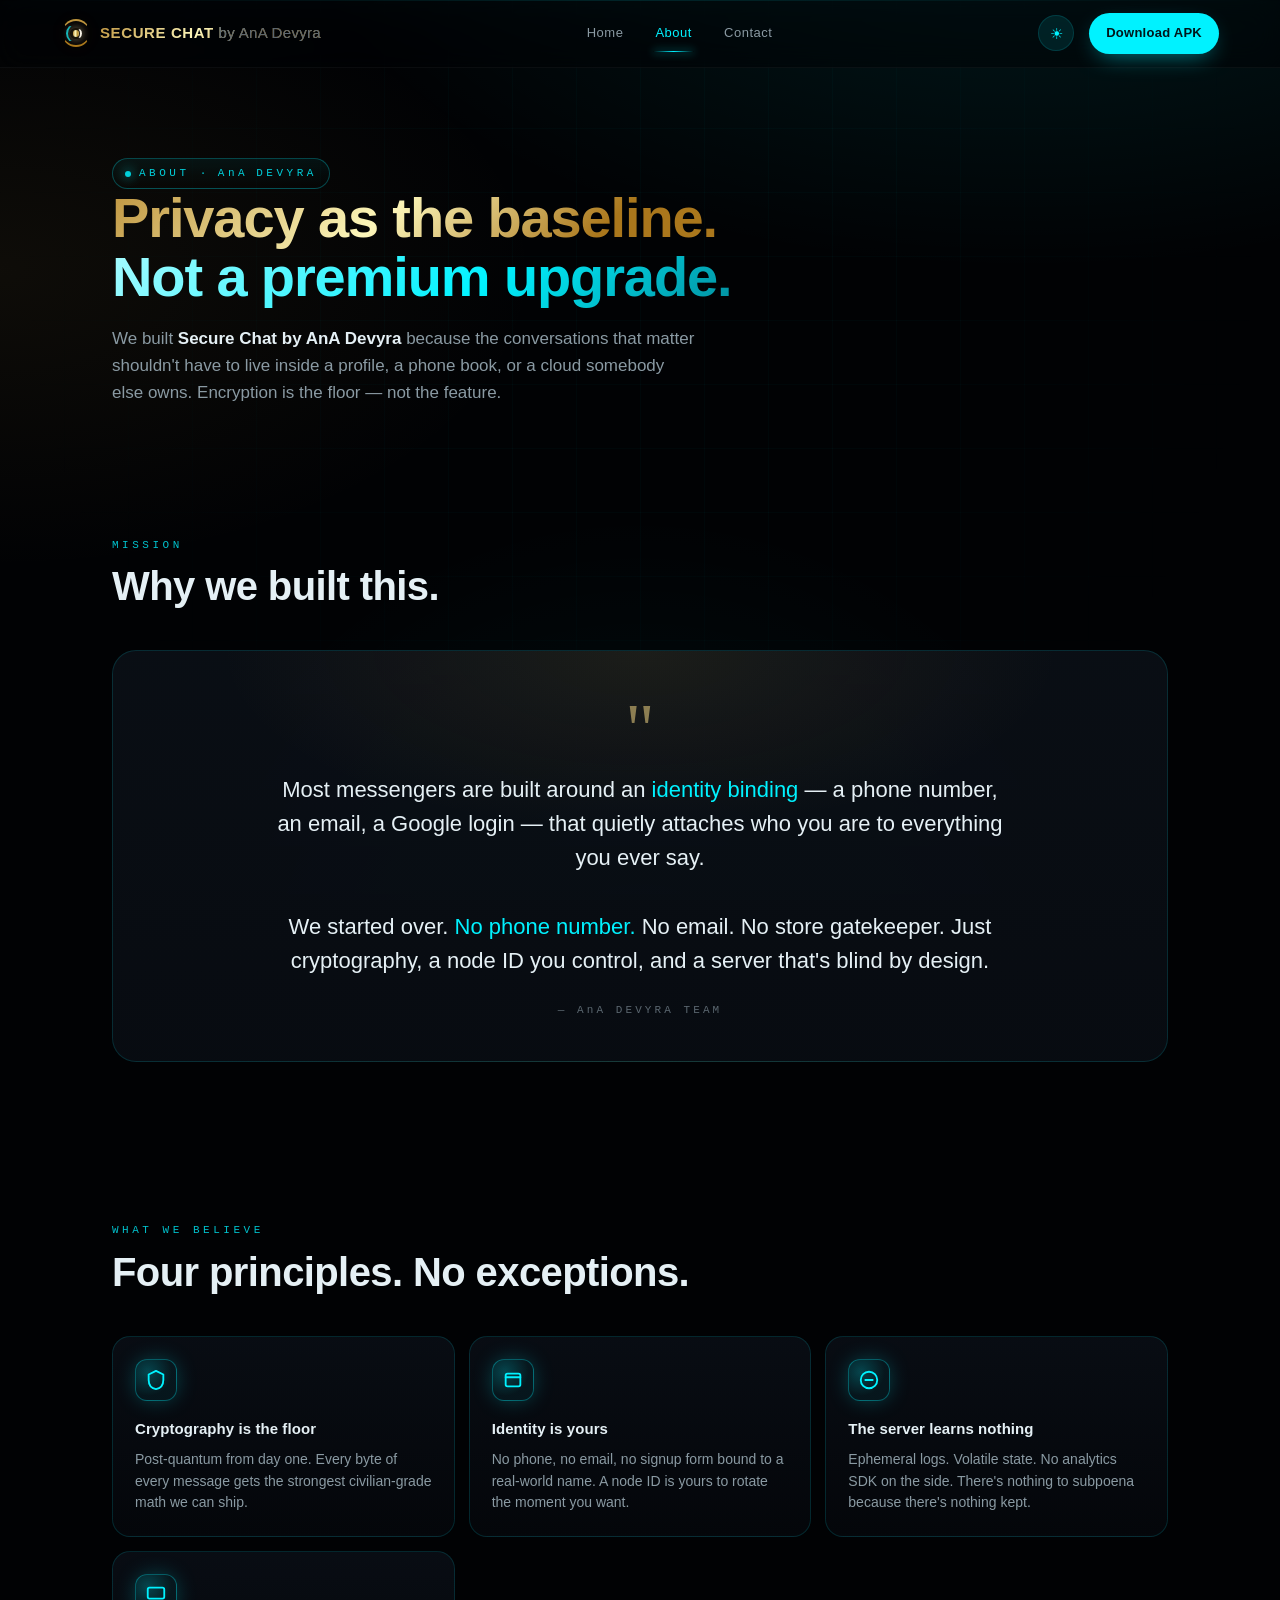
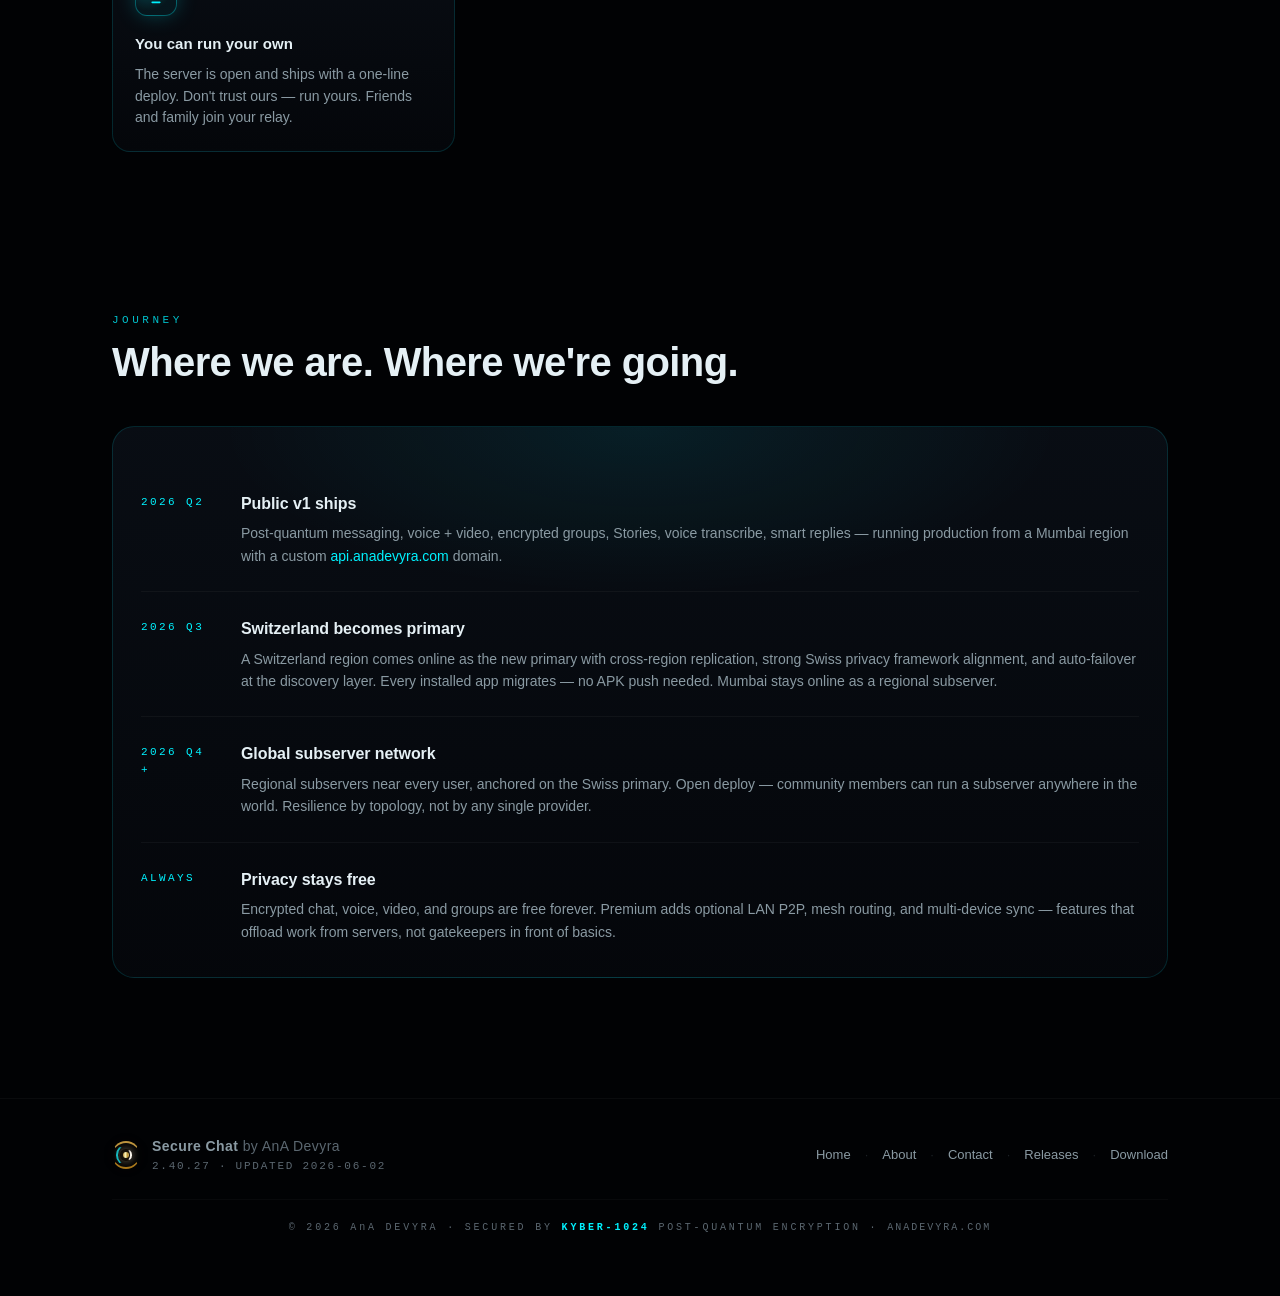
==== about/index.html @ 0639af50 "Theme: revert CYBER as default landing — CLARITY stays opt-in via ☀ toggle" ====
<!doctype html>
<html lang="en">
<head>
<meta charset="utf-8">
<meta name="viewport" content="width=device-width,initial-scale=1,viewport-fit=cover">
<meta name="theme-color" content="#010204">
<meta http-equiv="cache-control" content="no-cache, must-revalidate">
<script>(()=>{try{var t=localStorage.getItem('theme');if(t==='clarity')document.documentElement.setAttribute('data-theme','clarity');}catch(e){}})();</script>
<meta name="description" content="About Secure Chat by AnA Devyra — why we built it, what we believe, where we're going.">
<meta property="og:title" content="About — Secure Chat by AnA Devyra">
<meta property="og:description" content="Privacy as the baseline, not a premium upgrade. Built by AnA Devyra, India.">
<meta property="og:type" content="website">
<meta property="og:url" content="https://anadevyra.com/about/">
<meta property="og:image" content="https://anadevyra.com/og-image.png">
<meta name="twitter:card" content="summary_large_image">
<meta name="twitter:title" content="About — Secure Chat by AnA Devyra">
<meta name="twitter:description" content="Privacy as the baseline. The story behind Secure Chat.">
<meta name="twitter:image" content="https://anadevyra.com/og-image.png">
<link rel="canonical" href="https://anadevyra.com/about/">
<title>About — Secure Chat by AnA Devyra</title>
<link rel="icon" type="image/svg+xml" href="data:image/svg+xml;utf8,<svg xmlns='http://www.w3.org/2000/svg' viewBox='0 0 64 64'><circle cx='32' cy='32' r='28' fill='%23010204'/><path d='M32 6 a26 26 0 0 1 0 52' fill='none' stroke='%23BF953F' stroke-width='4' stroke-linecap='round'/><path d='M32 58 a26 26 0 0 1 0 -52' fill='none' stroke='%23AA771C' stroke-width='4' stroke-linecap='round' opacity='.7'/><path d='M14 32 a18 18 0 0 1 18 -18' fill='none' stroke='%2300f2ff' stroke-width='3' stroke-linecap='round'/><path d='M50 32 a14 14 0 0 1 -14 14' fill='none' stroke='white' stroke-width='2.5' stroke-linecap='round'/><circle cx='32' cy='32' r='7' fill='%23FCF6BA'/></svg>">
<link rel="stylesheet" href="/assets/style.css">
</head>
<body>

<div class="bg-layer"></div>
<div class="grid-layer"></div>
<div class="scan-line"></div>

<!-- ─── NAV ─── -->
<nav class="nav">
  <div class="nav-inner">
    <a href="/" class="brand">
      <div class="brand-lock aura-orb" aria-hidden="true"><div class="ring r1"></div><div class="ring r2"></div><div class="ring r3"></div><div class="core"></div></div>
      <span class="brand-name">SECURE CHAT <span class="brand-sub">by <span class="bn">AnA</span> Devyra</span></span>
    </a>
    <div class="nav-links">
      <a href="/" class="nav-link">Home</a>
      <a href="/about/" class="nav-link active">About</a>
      <a href="/contact/" class="nav-link">Contact</a>
    </div>
    <button id="theme-toggle" class="theme-toggle" aria-label="Toggle theme" title="Toggle theme">☀</button>
    <a href="https://github.com/anadevyra/anadevyra.github.io/releases/download/v1.1/secure-chat-v1.1.apk" id="nav-cta" class="nav-cta" rel="noopener">Download APK</a>
  </div>
</nav>

<!-- ─── PAGE HERO ─── -->
<header class="page-hero">
  <div class="wrap">
    <span class="eyebrow"><span class="dot"></span>About · <span class="bn">AnA</span> Devyra</span>
    <h1>
      <span class="h1-gold">Privacy as the baseline.</span><br>
      <span class="h1-cyan">Not a premium upgrade.</span>
    </h1>
    <p class="lede">
      We built <strong>Secure Chat by <span class="bn">AnA</span> Devyra</strong> because the
      conversations that matter shouldn't have to live inside a profile, a phone book, or a
      cloud somebody else owns. Encryption is the floor — not the feature.
    </p>
  </div>
</header>

<!-- ─── MISSION ─── -->
<section>
  <div class="wrap">
    <div class="section-head reveal">
      <div class="section-eyebrow">Mission</div>
      <h2 class="section-title">Why we built this.</h2>
    </div>
    <div class="about-card reveal">
      <div class="quote-mark">"</div>
      <p class="about-body">
        Most messengers are built around an <em>identity binding</em> — a phone number, an
        email, a Google login — that quietly attaches who you are to everything you ever say.
        <br><br>
        We started over. <em>No phone number.</em> No email. No store gatekeeper. Just
        cryptography, a node ID you control, and a server that's blind by design.
      </p>
      <div class="about-sig">— <span class="bn">AnA</span> Devyra Team</div>
    </div>
  </div>
</section>

<!-- ─── VALUES ─── -->
<section>
  <div class="wrap">
    <div class="section-head reveal">
      <div class="section-eyebrow">What we believe</div>
      <h2 class="section-title">Four principles. No exceptions.</h2>
    </div>
    <div class="features">
      <div class="feat reveal">
        <div class="feat-icon"><svg viewBox="0 0 24 24" fill="none" stroke="currentColor" stroke-width="2" stroke-linecap="round" stroke-linejoin="round"><path d="M12 2l8 4v6c0 5-3 9-8 10-5-1-8-5-8-10V6l8-4z"/></svg></div>
        <div class="feat-title">Cryptography is the floor</div>
        <div class="feat-desc">Post-quantum from day one. Every byte of every message gets the strongest civilian-grade math we can ship.</div>
      </div>
      <div class="feat reveal">
        <div class="feat-icon"><svg viewBox="0 0 24 24" fill="none" stroke="currentColor" stroke-width="2" stroke-linecap="round" stroke-linejoin="round"><rect x="4" y="5" width="16" height="14" rx="2"/><line x1="4" y1="9" x2="20" y2="9"/></svg></div>
        <div class="feat-title">Identity is yours</div>
        <div class="feat-desc">No phone, no email, no signup form bound to a real-world name. A node ID is yours to rotate the moment you want.</div>
      </div>
      <div class="feat reveal">
        <div class="feat-icon"><svg viewBox="0 0 24 24" fill="none" stroke="currentColor" stroke-width="2" stroke-linecap="round" stroke-linejoin="round"><circle cx="12" cy="12" r="9"/><path d="M8 12h8"/></svg></div>
        <div class="feat-title">The server learns nothing</div>
        <div class="feat-desc">Ephemeral logs. Volatile state. No analytics SDK on the side. There's nothing to subpoena because there's nothing kept.</div>
      </div>
      <div class="feat reveal">
        <div class="feat-icon"><svg viewBox="0 0 24 24" fill="none" stroke="currentColor" stroke-width="2" stroke-linecap="round" stroke-linejoin="round"><rect x="3" y="4" width="18" height="12" rx="2"/><line x1="8" y1="20" x2="16" y2="20"/></svg></div>
        <div class="feat-title">You can run your own</div>
        <div class="feat-desc">The server is open and ships with a one-line deploy. Don't trust ours — run yours. Friends and family join your relay.</div>
      </div>
    </div>
  </div>
</section>

<!-- ─── JOURNEY ─── -->
<section>
  <div class="wrap">
    <div class="section-head reveal">
      <div class="section-eyebrow">Journey</div>
      <h2 class="section-title">Where we are. Where we're going.</h2>
    </div>
    <div class="inner-card reveal">
      <div class="timeline">
        <div class="timeline-item">
          <div class="timeline-when">2026 Q2</div>
          <div class="timeline-body">
            <h4>Public v1 ships</h4>
            <p>Post-quantum messaging, voice + video, encrypted groups, Stories, voice transcribe, smart replies — running production from a Mumbai region with a custom <span style="color:var(--cyan)">api.anadevyra.com</span> domain.</p>
          </div>
        </div>
        <div class="timeline-item">
          <div class="timeline-when">2026 Q3</div>
          <div class="timeline-body">
            <h4>Switzerland becomes primary</h4>
            <p>A Switzerland region comes online as the new primary with cross-region replication, strong Swiss privacy framework alignment, and auto-failover at the discovery layer. Every installed app migrates — no APK push needed. Mumbai stays online as a regional subserver.</p>
          </div>
        </div>
        <div class="timeline-item">
          <div class="timeline-when">2026 Q4 +</div>
          <div class="timeline-body">
            <h4>Global subserver network</h4>
            <p>Regional subservers near every user, anchored on the Swiss primary. Open deploy — community members can run a subserver anywhere in the world. Resilience by topology, not by any single provider.</p>
          </div>
        </div>
        <div class="timeline-item">
          <div class="timeline-when">Always</div>
          <div class="timeline-body">
            <h4>Privacy stays free</h4>
            <p>Encrypted chat, voice, video, and groups are free forever. Premium adds optional LAN P2P, mesh routing, and multi-device sync — features that offload work from servers, not gatekeepers in front of basics.</p>
          </div>
        </div>
      </div>
    </div>
  </div>
</section>

<!-- ─── FOOTER ─── -->
<footer>
  <div class="wrap">
    <div class="foot-inner">
      <div class="foot-l">
        <div class="brand-lock aura-orb" aria-hidden="true"><div class="ring r1"></div><div class="ring r2"></div><div class="ring r3"></div><div class="core"></div></div>
        <div>
          <div class="foot-name">Secure Chat <span style="color:var(--text-faint);font-weight:400;">by <span class="bn">AnA</span> Devyra</span></div>
          <div class="foot-meta">2.40.27 · Updated 2026-06-02</div>
        </div>
      </div>
      <div class="foot-r">
        <a href="/">Home</a>
        <span style="opacity:.3">·</span>
        <a href="/about/">About</a>
        <span style="opacity:.3">·</span>
        <a href="/contact/">Contact</a>
        <span style="opacity:.3">·</span>
        <a href="https://github.com/anadevyra/anadevyra.github.io/releases" rel="noopener">Releases</a>
        <span style="opacity:.3">·</span>
        <a href="/#download">Download</a>
      </div>
    </div>
    <div class="seal">© 2026 <span class="bn">AnA</span> Devyra · Secured by <b>Kyber-1024</b> Post-Quantum Encryption · <a href="https://anadevyra.com" style="color:inherit;text-decoration:none;letter-spacing:.2em">anadevyra.com</a></div>
  </div>
</footer>

<button id="to-top" class="to-top" aria-label="Back to top">↑</button>

<script>
  const io=new IntersectionObserver((ents)=>{
    ents.forEach(e=>{if(e.isIntersecting){e.target.classList.add('on');io.unobserve(e.target);}});
  },{threshold:0,rootMargin:"0px 0px 200px 0px"});
  document.querySelectorAll('.reveal').forEach(el=>io.observe(el));
  const tt=document.getElementById('to-top');
  window.addEventListener('scroll',()=>{if(tt) tt.classList.toggle('on',window.scrollY>400)},{passive:true});
  if(tt) tt.addEventListener('click',()=>window.scrollTo({top:0,behavior:'smooth'}));

  const themeBtn=document.getElementById('theme-toggle');
  function syncThemeIcon(){
    const isClarity=document.documentElement.getAttribute('data-theme')==='clarity';
    if(themeBtn) themeBtn.textContent=isClarity?'☾':'☀';
  }
  syncThemeIcon();
  if(themeBtn) themeBtn.addEventListener('click',()=>{
    const root=document.documentElement;
    const next=root.getAttribute('data-theme')==='clarity'?'cyber':'clarity';
    if(next==='clarity') root.setAttribute('data-theme','clarity');
    else root.removeAttribute('data-theme');
    try{localStorage.setItem('theme',next);}catch(e){}
    syncThemeIcon();
  });
</script>
</body>
</html>
---- assets/style.css ----
/* ─── reset ─────────────────────────────────────── */
  *,*::before,*::after{box-sizing:border-box;margin:0;padding:0}
  html{scroll-behavior:smooth;-webkit-text-size-adjust:100%}
  body{
    font-family:-apple-system,BlinkMacSystemFont,"Segoe UI",Roboto,"Helvetica Neue",Arial,sans-serif;
    background:#010204;color:#e5f0f5;line-height:1.6;
    overflow-x:hidden;min-height:100vh;
    -webkit-font-smoothing:antialiased;text-rendering:optimizeLegibility;
  }
  img,svg{display:block;max-width:100%}
  a{color:inherit;text-decoration:none}
  button{font:inherit;cursor:pointer;border:0;background:transparent;color:inherit}

  /* ─── design tokens ─────────────────────────────── */
  :root{
    --bg:#010204;
    --bg-2:#05080d;
    --surface:rgba(12,18,26,.62);
    --surface-2:rgba(20,26,34,.72);
    --line:rgba(0,242,255,.14);
    --line-strong:rgba(0,242,255,.32);
    --text:#e5f0f5;
    --text-dim:#8a9aa3;
    --text-faint:#5b6770;
    --cyan:#00f2ff;
    --cyan-soft:rgba(0,242,255,.18);
    --gold-1:#BF953F;
    --gold-2:#FCF6BA;
    --gold-3:#AA771C;
    --danger:#ff3854;
    --mono:"SFMono-Regular",ui-monospace,"Cascadia Mono","JetBrains Mono",Consolas,"Liberation Mono",monospace;
    --radius:18px;
    --radius-s:10px;
    --shadow-glow:0 0 0 1px rgba(0,242,255,.18),0 18px 60px -20px rgba(0,242,255,.35);
    --shadow-card:0 1px 0 rgba(255,255,255,.04) inset,0 20px 50px -30px rgba(0,0,0,.9);
  }

  /* ─── background layer ──────────────────────────── */
  .bg-layer{
    position:fixed;inset:0;z-index:-2;pointer-events:none;
    background:
      radial-gradient(1200px 600px at 80% -10%,rgba(0,242,255,.10),transparent 60%),
      radial-gradient(900px 500px at 0% 30%,rgba(191,149,63,.07),transparent 60%),
      radial-gradient(800px 800px at 50% 110%,rgba(0,242,255,.06),transparent 60%),
      #010204;
  }
  .grid-layer{
    position:fixed;inset:0;z-index:-1;pointer-events:none;opacity:.45;
    background-image:
      linear-gradient(rgba(0,242,255,.06) 1px,transparent 1px),
      linear-gradient(90deg,rgba(0,242,255,.06) 1px,transparent 1px);
    background-size:64px 64px;
    mask-image:radial-gradient(ellipse at 50% 30%,#000 30%,transparent 75%);
    -webkit-mask-image:radial-gradient(ellipse at 50% 30%,#000 30%,transparent 75%);
  }
  .scan-line{
    position:fixed;left:0;right:0;height:1px;z-index:-1;pointer-events:none;
    background:linear-gradient(90deg,transparent,rgba(0,242,255,.55),transparent);
    box-shadow:0 0 18px rgba(0,242,255,.45);
    animation:scan 9s linear infinite;
  }
  @keyframes scan{
    0%{top:-2%}100%{top:102%}
  }

  /* ─── nav ───────────────────────────────────────── */
  .nav{
    position:sticky;top:0;z-index:50;
    backdrop-filter:saturate(160%) blur(14px);
    -webkit-backdrop-filter:saturate(160%) blur(14px);
    background:rgba(1,2,4,.55);
    border-bottom:1px solid rgba(255,255,255,.04);
  }
  .nav-inner{
    max-width:1200px;margin:0 auto;padding:14px 22px;
    display:flex;align-items:center;justify-content:space-between;gap:16px;
  }
  .brand{display:flex;align-items:center;gap:10px;font-weight:700;letter-spacing:.02em}
  .brand-lock{width:28px;height:28px;flex:0 0 auto}
  .brand-name{
    font-size:15px;
    background:linear-gradient(135deg,var(--gold-1),var(--gold-2) 45%,var(--gold-3) 70%,var(--gold-1));
    -webkit-background-clip:text;background-clip:text;color:transparent;
    letter-spacing:.04em;
  }
  .nav-cta{
    font-size:13px;font-weight:600;letter-spacing:.02em;
    padding:9px 16px;border-radius:999px;
    color:#01161b;background:var(--cyan);
    box-shadow:0 0 0 1px var(--cyan),0 8px 24px -8px rgba(0,242,255,.6);
    transition:transform .15s ease,box-shadow .2s ease;
  }
  .nav-cta:hover{transform:translateY(-1px);box-shadow:0 0 0 1px var(--cyan),0 12px 32px -8px rgba(0,242,255,.8)}

  /* ─── hero ──────────────────────────────────────── */
  .wrap{max-width:1100px;margin:0 auto;padding:0 22px}
  .hero{padding:74px 0 56px;position:relative}
  /* anchor offset so #download scroll doesn't land behind sticky nav */
  #download,#features,#how,#roadmap,#posture,#compare,#install,#faq,#about{scroll-margin-top:80px}
  .eyebrow{
    display:inline-flex;align-items:center;gap:8px;
    font-family:var(--mono);font-size:11px;letter-spacing:.32em;text-transform:uppercase;
    color:var(--cyan);opacity:.85;
    padding:6px 12px;border:1px solid var(--line-strong);border-radius:999px;
    background:linear-gradient(180deg,rgba(0,242,255,.07),rgba(0,242,255,0));
  }
  .eyebrow .dot{width:6px;height:6px;border-radius:50%;background:var(--cyan);box-shadow:0 0 12px var(--cyan);animation:pulse 1.6s ease-in-out infinite}
  @keyframes pulse{0%,100%{opacity:.6}50%{opacity:1}}

  .h1{
    margin-top:22px;font-size:clamp(40px,7vw,76px);line-height:1.04;letter-spacing:-.02em;font-weight:800;
  }
  .h1-gold{
    background:linear-gradient(135deg,var(--gold-1) 0%,var(--gold-2) 35%,var(--gold-3) 60%,var(--gold-1) 90%);
    -webkit-background-clip:text;background-clip:text;color:transparent;
  }
  .h1-cyan{
    background:linear-gradient(135deg,#a8fbff 0%,var(--cyan) 60%,#0290a0 100%);
    -webkit-background-clip:text;background-clip:text;color:transparent;
  }
  .lede{
    margin-top:22px;max-width:680px;
    font-size:clamp(16px,2.1vw,19px);color:var(--text-dim);line-height:1.65;
  }
  .lede strong{color:var(--text);font-weight:600}

  .meta-row{
    margin-top:28px;display:flex;flex-wrap:wrap;gap:10px;
  }
  .chip{
    display:inline-flex;align-items:center;gap:8px;
    font-family:var(--mono);font-size:11px;letter-spacing:.16em;text-transform:uppercase;
    color:var(--text-dim);padding:8px 12px;border-radius:999px;
    background:var(--surface);border:1px solid var(--line);
  }
  .chip svg{width:14px;height:14px;flex:0 0 auto}

  /* ─── download card ─────────────────────────────── */
  .download{
    margin-top:46px;
    padding:30px;border-radius:24px;
    background:
      radial-gradient(600px 240px at 80% 0%,rgba(0,242,255,.12),transparent 70%),
      radial-gradient(500px 240px at 0% 100%,rgba(191,149,63,.07),transparent 70%),
      linear-gradient(180deg,rgba(12,18,26,.78),rgba(8,12,18,.92));
    border:1px solid var(--line-strong);
    box-shadow:var(--shadow-card),0 30px 80px -40px rgba(0,242,255,.25);
    position:relative;overflow:hidden;
  }
  .download::before{
    content:"";position:absolute;inset:-1px;border-radius:24px;padding:1px;
    background:linear-gradient(135deg,rgba(0,242,255,.45),transparent 35%,transparent 65%,rgba(191,149,63,.35));
    -webkit-mask:linear-gradient(#000 0 0) content-box,linear-gradient(#000 0 0);
    -webkit-mask-composite:xor;mask-composite:exclude;
    pointer-events:none;
  }
  .download-grid{display:grid;grid-template-columns:1fr;gap:24px;align-items:center}
  @media(min-width:820px){.download-grid{grid-template-columns:1.1fr .9fr;gap:36px}}
  .dl-title{font-size:22px;font-weight:700;letter-spacing:-.005em}
  .dl-sub{margin-top:8px;color:var(--text-dim);font-size:14px;max-width:48ch}
  .dl-stats{
    margin-top:20px;display:grid;grid-template-columns:repeat(3,1fr);gap:10px;
  }
  .stat{
    padding:12px 10px;border-radius:12px;background:var(--surface);border:1px solid var(--line);
    text-align:center;
  }
  .stat-k{font-family:var(--mono);font-size:10px;letter-spacing:.18em;color:var(--text-faint);text-transform:uppercase}
  .stat-v{margin-top:4px;font-weight:700;font-size:15px;color:var(--text)}

  .dl-cta-wrap{display:flex;flex-direction:column;align-items:stretch;gap:12px}
  .dl-cta{
    position:relative;
    display:inline-flex;align-items:center;justify-content:center;gap:12px;
    padding:18px 22px;border-radius:16px;
    font-size:16px;font-weight:700;letter-spacing:.06em;
    color:#01161b;
    background:linear-gradient(135deg,#a8fbff,var(--cyan) 55%,#03b6c7);
    box-shadow:
      0 0 0 1px rgba(0,242,255,.6),
      0 18px 50px -10px rgba(0,242,255,.55),
      inset 0 1px 0 rgba(255,255,255,.55);
    transition:transform .15s ease,box-shadow .2s ease;
    overflow:hidden;
    text-transform:uppercase;
  }
  .dl-cta:hover{transform:translateY(-2px);box-shadow:0 0 0 1px rgba(0,242,255,.85),0 24px 60px -10px rgba(0,242,255,.7),inset 0 1px 0 rgba(255,255,255,.55)}
  .dl-cta:active{transform:translateY(0)}
  .dl-cta svg{width:20px;height:20px}
  .dl-cta::after{
    content:"";position:absolute;inset:0;border-radius:16px;
    background:linear-gradient(120deg,transparent 30%,rgba(255,255,255,.45) 50%,transparent 70%);
    transform:translateX(-120%);transition:transform .9s ease;
  }
  .dl-cta:hover::after{transform:translateX(120%)}

  .dl-meta{
    font-family:var(--mono);font-size:11px;letter-spacing:.16em;text-transform:uppercase;
    color:var(--text-faint);text-align:center;
  }
  .dl-meta b{color:var(--cyan);font-weight:600}
  .dl-note{
    margin-top:6px;text-align:center;font-size:12px;line-height:1.5;color:var(--text-faint);
    padding:10px 12px;border-radius:10px;
    background:rgba(0,242,255,.04);border:1px dashed var(--line);
  }
  .dl-note b{color:var(--text-dim);font-weight:600}
  .dl-note em{color:var(--text-dim);font-style:normal;font-family:var(--mono);font-size:11px}

  /* ─── section frame ─────────────────────────────── */
  section{padding:80px 0;position:relative}
  .section-head{margin-bottom:42px;max-width:760px}
  .section-eyebrow{
    font-family:var(--mono);font-size:11px;letter-spacing:.32em;text-transform:uppercase;color:var(--cyan);opacity:.8;
  }
  .section-title{margin-top:10px;font-size:clamp(28px,4vw,40px);font-weight:800;letter-spacing:-.015em;line-height:1.1}
  .section-sub{margin-top:14px;color:var(--text-dim);font-size:16px;max-width:60ch}

  /* ─── features grid ─────────────────────────────── */
  .cluster-label{
    font-family:var(--mono);font-size:11px;letter-spacing:.32em;text-transform:uppercase;
    color:var(--gold-1);opacity:.82;
    margin:30px 0 14px;padding-left:2px;
    display:flex;align-items:center;gap:12px;
  }
  .cluster-label::after{
    content:"";flex:1;height:1px;
    background:linear-gradient(90deg,rgba(191,149,63,.32),transparent 70%);
  }
  .features:first-of-type + .cluster-label{margin-top:18px}
  .features{display:grid;grid-template-columns:1fr;gap:14px}
  @media(min-width:640px){.features{grid-template-columns:repeat(2,1fr)}}
  @media(min-width:980px){.features{grid-template-columns:repeat(3,1fr)}}

  /* ─── roadmap ───────────────────────────────── */
  .roadmap-grid{display:grid;grid-template-columns:1fr;gap:18px}
  @media(min-width:900px){.roadmap-grid{grid-template-columns:repeat(3,1fr);gap:22px}}
  .road-card{
    padding:28px;border-radius:20px;position:relative;overflow:hidden;
    background:linear-gradient(180deg,rgba(12,18,26,.72),rgba(8,12,18,.52));
    border:1px solid var(--line);
    transition:border-color .25s ease,transform .25s ease;
  }
  .road-card:hover{transform:translateY(-3px);border-color:var(--line-strong)}
  .road-card.now{border-color:var(--line-strong);box-shadow:0 0 0 1px var(--line-strong),0 22px 50px -28px rgba(0,242,255,.3)}
  .road-card.now::before{
    content:"LIVE";position:absolute;top:18px;right:18px;
    font-family:var(--mono);font-size:9px;letter-spacing:.22em;
    color:var(--cyan);padding:3px 8px;border-radius:999px;
    background:rgba(0,242,255,.10);border:1px solid var(--line-strong);
  }
  .road-when{
    font-family:var(--mono);font-size:10px;letter-spacing:.28em;
    text-transform:uppercase;color:var(--text-faint);
  }
  .road-title{margin-top:8px;font-size:18px;font-weight:700;letter-spacing:-.005em}
  .road-desc{margin-top:10px;color:var(--text-dim);font-size:14px;line-height:1.6}
  .road-list{margin-top:14px;display:flex;flex-direction:column;gap:8px}
  .road-list li{
    list-style:none;padding-left:18px;position:relative;
    font-size:13px;color:var(--text-dim);line-height:1.55;
  }
  .road-list li::before{
    content:"";position:absolute;left:0;top:9px;width:8px;height:1px;background:var(--cyan);opacity:.7;
  }

  /* ─── privacy posture ─────────────────────── */
  .posture{
    padding:34px 28px;border-radius:22px;
    background:
      radial-gradient(600px 240px at 50% 0%,rgba(191,149,63,.08),transparent 70%),
      linear-gradient(180deg,rgba(12,18,26,.72),rgba(8,12,18,.52));
    border:1px solid var(--line);
  }
  .posture-grid{display:grid;grid-template-columns:1fr;gap:22px}
  @media(min-width:820px){.posture-grid{grid-template-columns:repeat(3,1fr);gap:30px}}
  .posture-col h4{
    font-family:var(--mono);font-size:11px;letter-spacing:.26em;text-transform:uppercase;
    color:var(--text-faint);margin-bottom:14px;font-weight:600;
  }
  .posture-col h4 b{color:var(--cyan);font-weight:600}
  .posture-col h4 b.gold{color:var(--gold-1)}
  .posture-col ul{display:flex;flex-direction:column;gap:10px}
  .posture-col li{
    list-style:none;padding-left:20px;position:relative;
    font-size:14px;color:var(--text-dim);line-height:1.55;
  }
  .posture-col li::before{
    content:"·";position:absolute;left:6px;top:-2px;color:var(--cyan);font-size:22px;font-weight:700;
  }
  .posture-col.no li::before{color:var(--gold-1)}
  .posture-col.zero li::before{content:"∅";font-size:14px;top:0;color:var(--danger)}
  .feat{
    padding:22px;border-radius:var(--radius);
    background:linear-gradient(180deg,rgba(12,18,26,.7),rgba(8,12,18,.5));
    border:1px solid var(--line);
    transition:transform .25s ease,border-color .25s ease,box-shadow .3s ease;
    position:relative;overflow:hidden;
  }
  .feat:hover{transform:translateY(-4px);border-color:var(--line-strong);box-shadow:0 22px 50px -28px rgba(0,242,255,.3)}
  .feat-icon{
    width:42px;height:42px;border-radius:12px;
    display:grid;place-items:center;
    background:radial-gradient(circle at 30% 30%,rgba(0,242,255,.25),rgba(0,242,255,.05) 60%);
    border:1px solid var(--line-strong);
    color:var(--cyan);
    box-shadow:0 0 24px -6px rgba(0,242,255,.45);
  }
  .feat-icon svg{width:22px;height:22px}
  .feat-title{margin-top:16px;font-size:15px;font-weight:700;letter-spacing:.005em}
  .feat-desc{margin-top:8px;color:var(--text-dim);font-size:14px;line-height:1.55}

  /* ─── how to install ───────────────────────────── */
  .steps{display:grid;grid-template-columns:1fr;gap:12px}
  @media(min-width:760px){.steps{grid-template-columns:repeat(2,1fr)}}
  .step{
    display:flex;gap:16px;
    padding:20px;border-radius:var(--radius);
    background:linear-gradient(180deg,rgba(12,18,26,.6),rgba(8,12,18,.4));
    border:1px solid var(--line);
  }
  .step-n{
    flex:0 0 auto;width:36px;height:36px;border-radius:50%;
    display:grid;place-items:center;
    font-family:var(--mono);font-weight:700;font-size:13px;color:var(--cyan);
    background:rgba(0,242,255,.08);border:1px solid var(--line-strong);
    box-shadow:0 0 18px -4px rgba(0,242,255,.45) inset;
  }
  .step-body strong{display:block;font-weight:700;font-size:15px;margin-bottom:4px}
  .step-body p{color:var(--text-dim);font-size:14px;line-height:1.55}

  /* ─── about ─────────────────────────────────────── */
  .about-card{
    padding:42px 32px;border-radius:24px;
    background:
      radial-gradient(700px 300px at 50% 0%,rgba(191,149,63,.10),transparent 60%),
      linear-gradient(180deg,rgba(12,18,26,.78),rgba(8,12,18,.95));
    border:1px solid var(--line);position:relative;overflow:hidden;
    text-align:center;
  }
  .quote-mark{
    font-family:Georgia,serif;font-size:72px;line-height:1;
    background:linear-gradient(135deg,var(--gold-1),var(--gold-2));
    -webkit-background-clip:text;background-clip:text;color:transparent;
    opacity:.6;
  }
  .about-body{
    margin-top:8px;font-size:clamp(18px,2.4vw,22px);line-height:1.55;color:var(--text);font-weight:500;
    max-width:60ch;margin-inline:auto;
  }
  .about-body em{font-style:normal;color:var(--cyan)}
  .about-sig{
    margin-top:24px;font-family:var(--mono);letter-spacing:.28em;font-size:11px;text-transform:uppercase;color:var(--text-faint);
  }

  /* ─── footer ────────────────────────────────────── */
  footer{
    margin-top:40px;padding:36px 0 60px;
    border-top:1px solid rgba(255,255,255,.04);
    color:var(--text-faint);
  }
  .foot-inner{display:flex;flex-direction:column;gap:18px}
  @media(min-width:760px){.foot-inner{flex-direction:row;align-items:center;justify-content:space-between}}
  .foot-l{display:flex;align-items:center;gap:12px}
  .foot-l .brand-lock{width:28px;height:28px}
  .foot-name{font-weight:700;color:var(--text-dim);font-size:14px;letter-spacing:.03em}
  .foot-meta{font-family:var(--mono);font-size:11px;letter-spacing:.16em;text-transform:uppercase;color:var(--text-faint)}
  .foot-r{display:flex;flex-wrap:wrap;gap:14px;align-items:center;font-size:13px}
  .foot-r a{color:var(--text-dim);transition:color .15s}
  .foot-r a:hover{color:var(--cyan)}
  .seal{
    margin-top:24px;text-align:center;padding-top:20px;border-top:1px solid rgba(255,255,255,.03);
    font-family:var(--mono);font-size:10px;letter-spacing:.28em;text-transform:uppercase;color:var(--text-faint);
  }
  .seal b{color:var(--cyan);font-weight:600}

  /* ─── scroll-in animation (snappy, eager) ───────── */
  .reveal{opacity:0;transform:translateY(8px);transition:opacity .35s ease,transform .35s ease}
  .reveal.on{opacity:1;transform:none}

  /* ─── selection ─────────────────────────────────── */
  ::selection{background:rgba(0,242,255,.35);color:#fff}

  /* ─── preserve "AnA" casing inside uppercased elements ─── */
  .bn{text-transform:none}

  /* ─── orbital brand logo (triple-axis aura engine) ─── */
  .aura-orb{position:relative;flex:0 0 auto;display:inline-block;width:28px;height:28px}
  .aura-orb .ring{position:absolute;border-radius:50%;border:1.5px solid transparent;box-sizing:border-box}
  .aura-orb .r1{inset:0;border-top:2.5px solid #BF953F;border-bottom:2.5px solid #AA771C;animation:orb-spin 4s linear infinite}
  .aura-orb .r2{inset:15%;border-left:2px solid var(--cyan);opacity:.75;animation:orb-spin 8s linear infinite reverse}
  .aura-orb .r3{inset:30%;border-right:2px solid #fff;box-shadow:0 0 8px rgba(255,255,255,.3);animation:orb-spin 2s linear infinite}
  .aura-orb .core{
    position:absolute;inset:38%;border-radius:50%;
    background:linear-gradient(90deg,#BF953F,#FCF6BA,#B38728,#FBF5B7,#AA771C,#BF953F);
    background-size:200% auto;
    box-shadow:0 0 12px #BF953F, 0 0 24px rgba(191,149,63,.4);
    animation:orb-pulse 2s ease-in-out infinite, orb-flow 5s linear infinite;
  }
  @keyframes orb-spin{to{transform:rotate(360deg)}}
  @keyframes orb-pulse{0%,100%{transform:scale(1);filter:brightness(1.25)}50%{transform:scale(1.18);filter:brightness(1.7)}}
  @keyframes orb-flow{to{background-position:200% center}}
  /* hero centerpiece — larger orbital with extra orbital layers */
  .aura-orb.hero-orb{width:160px;height:160px;margin:0 auto 8px}
  .aura-orb.hero-orb .r1{border-width:4px}
  .aura-orb.hero-orb .r3{border-width:3px}
  @media(prefers-reduced-motion:reduce){
    .aura-orb .r1,.aura-orb .r2,.aura-orb .r3,.aura-orb .core{animation:none}
  }

  /* ─── stats band ────────────────────────────── */
  .stats-section{padding:40px 0 20px}
  .stats-band{
    display:grid;grid-template-columns:1fr 1fr;gap:14px;
    padding:32px 28px;border-radius:22px;
    background:
      radial-gradient(600px 200px at 50% 0%,rgba(0,242,255,.08),transparent 70%),
      linear-gradient(180deg,rgba(12,18,26,.65),rgba(8,12,18,.5));
    border:1px solid var(--line);
    position:relative;
  }
  @media(min-width:780px){.stats-band{grid-template-columns:repeat(4,1fr);gap:24px}}
  .stat-big{text-align:center;position:relative}
  @media(min-width:780px){.stat-big:not(:last-child)::after{content:"";position:absolute;right:-12px;top:20%;bottom:20%;width:1px;background:rgba(255,255,255,.06)}}
  .stat-big-v{
    font-size:clamp(34px,5vw,52px);font-weight:800;letter-spacing:-.025em;line-height:1;
    background:linear-gradient(135deg,#a8fbff 0%,var(--cyan) 50%,#0290a0 100%);
    -webkit-background-clip:text;background-clip:text;color:transparent;
    text-shadow:0 0 30px rgba(0,242,255,.2);
  }
  .stat-big-v.gold{
    background:linear-gradient(135deg,var(--gold-2) 0%,var(--gold-1) 60%,var(--gold-3) 100%);
    -webkit-background-clip:text;background-clip:text;
  }
  .stat-big-k{
    margin-top:12px;font-family:var(--mono);font-size:10px;letter-spacing:.26em;
    text-transform:uppercase;color:var(--text-faint);
  }

  /* ─── how it works ──────────────────────────── */
  .how-grid{display:grid;grid-template-columns:1fr;gap:16px}
  @media(min-width:820px){.how-grid{grid-template-columns:repeat(3,1fr);gap:18px}}
  .how-card{
    padding:28px;border-radius:18px;
    background:linear-gradient(180deg,rgba(12,18,26,.72),rgba(8,12,18,.52));
    border:1px solid var(--line);
    position:relative;overflow:hidden;
    transition:border-color .25s ease,transform .25s ease;
  }
  .how-card:hover{transform:translateY(-3px);border-color:var(--line-strong)}
  .how-card::before{
    content:"";position:absolute;top:0;left:0;right:0;height:1px;
    background:linear-gradient(90deg,transparent,var(--cyan),transparent);
    opacity:.45;
  }
  .how-num{
    position:absolute;top:20px;right:24px;
    font-family:var(--mono);font-size:11px;letter-spacing:.28em;color:var(--text-faint);
  }
  .how-icon{
    width:56px;height:56px;border-radius:14px;
    display:grid;place-items:center;
    background:radial-gradient(circle at 30% 30%,rgba(0,242,255,.24),rgba(0,242,255,.04) 60%);
    border:1px solid var(--line-strong);color:var(--cyan);
    box-shadow:0 0 32px -6px rgba(0,242,255,.4);
  }
  .how-icon svg{width:28px;height:28px}
  .how-title{margin-top:20px;font-size:17px;font-weight:700;letter-spacing:-.005em}
  .how-desc{margin-top:8px;color:var(--text-dim);font-size:14px;line-height:1.6}

  /* ─── compare table ────────────────────────── */
  .compare-wrap{
    border-radius:20px;border:1px solid var(--line);overflow:hidden;
    background:linear-gradient(180deg,rgba(12,18,26,.55),rgba(8,12,18,.4));
  }
  .compare-scroll{overflow-x:auto}
  .compare-table{width:100%;border-collapse:collapse;font-size:14px;min-width:560px}
  .compare-table th,.compare-table td{padding:16px 14px;text-align:center;border-bottom:1px solid rgba(255,255,255,.04)}
  .compare-table tr:last-child td{border-bottom:0}
  .compare-table th{
    font-family:var(--mono);font-size:10px;letter-spacing:.22em;text-transform:uppercase;
    color:var(--text-faint);background:rgba(0,242,255,.03);font-weight:600;
  }
  .compare-table th.us-h{
    color:var(--cyan);background:rgba(0,242,255,.10);
    border-bottom:1px solid var(--line-strong);
  }
  .compare-table td:first-child,.compare-table th:first-child{text-align:left;font-weight:600;color:var(--text);padding-left:20px}
  .compare-table .us{color:var(--cyan);font-weight:700;background:rgba(0,242,255,.06)}
  .compare-table .yes{color:#5cd97a;font-weight:700}
  .compare-table .no{color:var(--text-faint)}
  .compare-table .partial{color:#d1a85f;font-size:11px;letter-spacing:.04em}

  /* ─── faq ───────────────────────────────────── */
  .faq-list{display:flex;flex-direction:column;gap:10px}
  .faq-item{
    border:1px solid var(--line);border-radius:14px;overflow:hidden;
    background:linear-gradient(180deg,rgba(12,18,26,.6),rgba(8,12,18,.4));
    transition:border-color .2s,box-shadow .25s;
  }
  .faq-item[open]{border-color:var(--line-strong);box-shadow:0 12px 36px -20px rgba(0,242,255,.25)}
  .faq-q{
    padding:18px 22px;font-weight:600;font-size:15px;cursor:pointer;list-style:none;
    display:flex;align-items:center;justify-content:space-between;gap:16px;
  }
  .faq-q::-webkit-details-marker{display:none}
  .faq-q::after{
    content:"+";color:var(--cyan);font-size:22px;line-height:1;flex:0 0 auto;
    transition:transform .25s ease;
  }
  .faq-item[open] .faq-q::after{transform:rotate(45deg)}
  .faq-a{padding:0 22px 20px;color:var(--text-dim);font-size:14px;line-height:1.7}
  .faq-a strong{color:var(--text)}

  /* ─── reduced motion ───────────────────────────── */
  @media(prefers-reduced-motion:reduce){
    *,*::before,*::after{animation-duration:.001ms!important;animation-iteration-count:1!important;transition-duration:.001ms!important}
    .scan-line{display:none}
  }

  /* ─── multi-page nav links ───────────────────────── */
  .brand{text-decoration:none;cursor:pointer;transition:opacity .15s ease}
  .brand:hover{opacity:.85}
  .brand-sub{color:var(--text-faint);font-weight:500;letter-spacing:.02em}
  .nav-links{display:none;align-items:center;gap:28px;flex:1;justify-content:center}
  @media(min-width:760px){.nav-links{display:flex}}
  .nav-link{
    font-size:13px;font-weight:500;letter-spacing:.04em;
    color:var(--text-dim);position:relative;padding:6px 2px;
    transition:color .15s ease;
  }
  .nav-link:hover{color:var(--text)}
  .nav-link.active{color:var(--cyan)}
  .nav-link.active::after{
    content:"";position:absolute;left:0;right:0;bottom:-2px;height:1px;
    background:linear-gradient(90deg,transparent,var(--cyan),transparent);
    box-shadow:0 0 8px var(--cyan);
  }

  /* ─── phone mockup section ───────────────────────── */
  .mockup-section{padding:60px 0 80px;position:relative}
  .mockup-grid{display:grid;grid-template-columns:1fr;gap:36px;align-items:center}
  @media(min-width:900px){.mockup-grid{grid-template-columns:1fr 1.1fr;gap:60px}}
  .mockup-copy h3{
    font-size:clamp(24px,3.4vw,34px);font-weight:800;letter-spacing:-.015em;line-height:1.15;
  }
  .mockup-copy h3 .glow{
    background:linear-gradient(135deg,var(--gold-1) 0%,var(--gold-2) 45%,var(--gold-3) 80%);
    -webkit-background-clip:text;background-clip:text;color:transparent;
  }
  .mockup-copy p{margin-top:14px;color:var(--text-dim);font-size:16px;line-height:1.65;max-width:42ch}
  .mockup-chips{margin-top:20px;display:flex;flex-wrap:wrap;gap:8px}
  .mockup-chips .chip{font-size:10px}
  .phone-wrap{display:flex;justify-content:center;perspective:1200px}
  .phone{
    position:relative;width:280px;height:580px;border-radius:42px;
    background:linear-gradient(180deg,#0a0e14,#020608);
    border:1px solid rgba(255,255,255,.06);
    box-shadow:
      0 60px 120px -40px rgba(0,242,255,.35),
      0 30px 80px -20px rgba(191,149,63,.18),
      0 2px 0 rgba(255,255,255,.05) inset,
      0 -2px 0 rgba(0,0,0,.4) inset;
    transform:rotate(-6deg) rotateY(-8deg);
    transition:transform .6s cubic-bezier(.2,.8,.2,1);
    overflow:hidden;
  }
  .phone:hover{transform:rotate(-3deg) rotateY(-4deg) translateY(-6px)}
  .phone::before{
    content:"";position:absolute;top:0;left:50%;transform:translateX(-50%);
    width:120px;height:24px;background:#000;border-radius:0 0 16px 16px;z-index:5;
  }
  .phone::after{
    content:"";position:absolute;inset:1px;border-radius:41px;
    background:
      radial-gradient(400px 200px at 80% 0%,rgba(0,242,255,.18),transparent 70%),
      radial-gradient(300px 200px at 0% 90%,rgba(191,149,63,.12),transparent 70%),
      linear-gradient(180deg,#040810 0%,#020407 100%);
    z-index:1;
  }
  .phone-screen{
    position:absolute;inset:14px;border-radius:32px;overflow:hidden;z-index:2;
    background:linear-gradient(180deg,#03060a,#01030607);
    display:flex;flex-direction:column;
  }
  .phone-statusbar{
    padding:14px 18px 8px;display:flex;justify-content:space-between;align-items:center;
    font-family:var(--mono);font-size:9px;letter-spacing:.18em;color:var(--text-dim);
  }
  .phone-statusbar b{color:var(--cyan);font-weight:600}
  .phone-header{
    padding:6px 16px 10px;display:flex;align-items:center;gap:10px;
    border-bottom:1px solid rgba(255,255,255,.04);
  }
  .phone-avatar{
    width:32px;height:32px;border-radius:50%;
    background:linear-gradient(135deg,var(--cyan),#0290a0);
    display:grid;place-items:center;font-size:11px;font-weight:700;color:#01161b;
    box-shadow:0 0 12px rgba(0,242,255,.4);
  }
  .phone-meta{flex:1}
  .phone-name{font-size:12px;font-weight:600;color:var(--text)}
  .phone-name .vcheck{color:var(--cyan);margin-left:4px}
  .phone-status{font-size:9px;color:var(--text-faint);letter-spacing:.04em;margin-top:2px}
  .phone-status .dot{
    display:inline-block;width:5px;height:5px;border-radius:50%;
    background:#5cd97a;margin-right:4px;vertical-align:middle;
    box-shadow:0 0 6px #5cd97a;
  }
  .phone-feed{
    flex:1;padding:14px 14px 8px;overflow:hidden;
    display:flex;flex-direction:column;gap:8px;
  }
  .bubble{
    max-width:78%;padding:8px 12px;border-radius:14px;font-size:11px;line-height:1.4;
    word-wrap:break-word;animation:bubble-in .5s ease backwards;
  }
  .bubble.in{
    align-self:flex-start;background:rgba(255,255,255,.05);
    border:1px solid rgba(255,255,255,.06);color:var(--text);
    border-bottom-left-radius:4px;
  }
  .bubble.out{
    align-self:flex-end;
    background:linear-gradient(135deg,rgba(0,242,255,.18),rgba(0,242,255,.08));
    border:1px solid rgba(0,242,255,.22);color:var(--text);
    border-bottom-right-radius:4px;
    box-shadow:0 4px 12px -4px rgba(0,242,255,.25);
  }
  .bubble .time{
    display:block;margin-top:3px;font-size:8px;
    color:var(--text-faint);letter-spacing:.04em;
    text-align:right;
  }
  .bubble .lock{display:inline-block;margin-left:3px;color:var(--cyan)}
  @keyframes bubble-in{
    0%{opacity:0;transform:translateY(8px) scale(.96)}
    100%{opacity:1;transform:translateY(0) scale(1)}
  }
  .bubble:nth-child(1){animation-delay:.1s}
  .bubble:nth-child(2){animation-delay:.5s}
  .bubble:nth-child(3){animation-delay:1s}
  .bubble:nth-child(4){animation-delay:1.5s}
  .phone-composer{
    margin:0 12px 12px;padding:8px 12px;border-radius:18px;
    background:rgba(255,255,255,.04);border:1px solid rgba(255,255,255,.06);
    display:flex;align-items:center;gap:8px;
  }
  .phone-composer-text{
    flex:1;font-size:10px;color:var(--text-faint);
  }
  .phone-composer-send{
    width:22px;height:22px;border-radius:50%;
    background:var(--cyan);display:grid;place-items:center;
    color:#01161b;font-size:12px;font-weight:700;
    box-shadow:0 0 10px rgba(0,242,255,.55);
  }
  .seal-pq{
    position:absolute;top:60px;right:-12px;z-index:3;
    padding:5px 9px;border-radius:999px;
    background:linear-gradient(135deg,#BF953F,#FCF6BA 60%,#AA771C);
    color:#1a1208;font-family:var(--mono);font-size:8px;font-weight:700;letter-spacing:.18em;
    box-shadow:0 8px 22px -8px rgba(191,149,63,.6);
    transform:rotate(8deg);
  }

  /* ─── inner-page hero (used by /about, /contact, etc) ─── */
  .page-hero{padding:90px 0 50px}
  .page-hero h1{
    font-size:clamp(38px,5vw,56px);font-weight:800;letter-spacing:-.02em;line-height:1.05;
  }
  .page-hero h1 .h1-gold{
    background:linear-gradient(135deg,var(--gold-1) 0%,var(--gold-2) 45%,var(--gold-3) 80%);
    -webkit-background-clip:text;background-clip:text;color:transparent;
  }
  .page-hero h1 .h1-cyan{
    background:linear-gradient(135deg,#a8fbff,var(--cyan) 60%,#0290a0);
    -webkit-background-clip:text;background-clip:text;color:transparent;
  }
  .page-hero .lede{margin-top:18px;color:var(--text-dim);font-size:17px;line-height:1.6;max-width:62ch}
  .inner-card{
    padding:34px 28px;border-radius:22px;
    background:
      radial-gradient(600px 240px at 50% 0%,rgba(0,242,255,.08),transparent 70%),
      linear-gradient(180deg,rgba(12,18,26,.72),rgba(8,12,18,.52));
    border:1px solid var(--line);
  }
  .inner-grid{display:grid;grid-template-columns:1fr;gap:18px}
  @media(min-width:760px){.inner-grid{grid-template-columns:repeat(2,1fr);gap:22px}}
  .channel{
    padding:24px;border-radius:16px;
    background:linear-gradient(180deg,rgba(12,18,26,.62),rgba(8,12,18,.4));
    border:1px solid var(--line);
    transition:border-color .2s,transform .25s ease;
  }
  .channel:hover{border-color:var(--line-strong);transform:translateY(-3px)}
  .channel-icon{
    width:44px;height:44px;border-radius:12px;display:grid;place-items:center;
    background:radial-gradient(circle at 30% 30%,rgba(0,242,255,.24),rgba(0,242,255,.05) 60%);
    border:1px solid var(--line-strong);color:var(--cyan);
    box-shadow:0 0 24px -6px rgba(0,242,255,.4);
  }
  .channel-icon svg{width:22px;height:22px}
  .channel h3{margin-top:16px;font-size:16px;font-weight:700;letter-spacing:-.005em}
  .channel p{margin-top:8px;color:var(--text-dim);font-size:14px;line-height:1.55}
  .channel a{color:var(--cyan);font-weight:600;border-bottom:1px dotted var(--line-strong);display:inline-block;margin-top:10px;font-family:var(--mono);font-size:12px;letter-spacing:.04em}
  .channel a:hover{color:var(--text);border-bottom-color:var(--cyan)}
  .channel .pending{font-family:var(--mono);font-size:10px;letter-spacing:.18em;color:var(--gold-1);text-transform:uppercase;margin-top:8px;display:block}

  /* ─── about timeline ─── */
  .timeline{display:flex;flex-direction:column;gap:24px;margin-top:30px}
  .timeline-item{
    display:grid;grid-template-columns:80px 1fr;gap:20px;align-items:start;
    padding-bottom:24px;border-bottom:1px solid rgba(255,255,255,.04);
  }
  .timeline-item:last-child{border-bottom:0;padding-bottom:0}
  .timeline-when{
    font-family:var(--mono);font-size:11px;letter-spacing:.22em;
    text-transform:uppercase;color:var(--cyan);padding-top:3px;
  }
  .timeline-body h4{font-size:16px;font-weight:700;margin-bottom:6px;letter-spacing:-.005em}
  .timeline-body p{color:var(--text-dim);font-size:14px;line-height:1.6}

  /* ─── back-to-top FAB ─── */
  .to-top{
    position:fixed;right:16px;bottom:16px;z-index:60;
    width:46px;height:46px;border-radius:50%;
    display:flex;align-items:center;justify-content:center;
    background:rgba(0,242,255,.16);color:var(--cyan);
    border:1px solid var(--line-strong);
    backdrop-filter:saturate(160%) blur(10px);
    -webkit-backdrop-filter:saturate(160%) blur(10px);
    box-shadow:0 6px 18px -4px rgba(0,242,255,.4);
    font-size:20px;font-weight:700;line-height:1;
    opacity:0;transform:translateY(12px);pointer-events:none;
    transition:opacity .25s ease,transform .25s ease,background .2s ease;
  }
  .to-top.on{opacity:1;transform:translateY(0);pointer-events:auto}
  .to-top:hover{background:rgba(0,242,255,.28);transform:translateY(-2px)}
  .to-top:active{transform:translateY(0) scale(.96)}

  /* ─── mobile compaction (narrow viewports) ─── */
  @media(max-width:720px){
    section{padding:52px 0}
    .stats-section{padding:28px 0 16px}
    .mockup-section{padding:40px 0 56px}
    .wrap{padding:0 18px}
    .hero{padding:48px 0 36px}
    .page-hero{padding:42px 0 32px}
    .nav-inner{padding:12px 18px}
    .nav-cta{padding:8px 13px;font-size:12px}
    footer{padding:38px 0 28px}
    .inner-card{padding:24px 18px !important}
    .channel{padding:20px 18px}
    .timeline-item{grid-template-columns:64px 1fr;gap:14px}
    .timeline-when{font-size:10px;letter-spacing:.16em}
    .to-top{right:14px;bottom:14px;width:44px;height:44px}
    .theme-toggle{width:34px;height:34px;font-size:13px}
  }

  /* ─── theme toggle button (in nav) ─── */
  .theme-toggle{
    display:flex;align-items:center;justify-content:center;
    width:36px;height:36px;border-radius:50%;
    background:rgba(0,242,255,.10);color:var(--cyan);
    border:1px solid var(--line);
    font-size:15px;line-height:1;
    transition:background .2s ease,transform .15s ease,color .2s ease;
    cursor:pointer;flex:0 0 auto;
  }
  .theme-toggle:hover{background:rgba(0,242,255,.22);transform:scale(1.06)}
  .theme-toggle:active{transform:scale(.96)}

  /* ─── CLARITY (light) theme override ─── */
  :root[data-theme="clarity"]{
    --surface:rgba(255,255,255,.86);
    --surface-2:rgba(255,255,255,.96);
    --line:rgba(20,33,61,.10);
    --line-strong:rgba(20,33,61,.24);
    --text:#14213D;
    --text-dim:#3a4a65;
    --text-faint:#6b7a90;
    --cyan:#8A5C0F;
    --cyan-soft:rgba(138,92,15,.14);
    --shadow-glow:0 0 0 1px rgba(20,33,61,.10),0 18px 60px -20px rgba(20,33,61,.18);
    --shadow-card:0 1px 0 rgba(255,255,255,.6) inset,0 18px 40px -28px rgba(20,33,61,.25);
  }
  :root[data-theme="clarity"] body{background:#FAF6E8;color:#14213D}
  :root[data-theme="clarity"] .bg-layer{
    background:
      radial-gradient(1200px 600px at 80% -10%,rgba(191,149,63,.18),transparent 60%),
      radial-gradient(900px 500px at 0% 30%,rgba(20,33,61,.05),transparent 60%),
      radial-gradient(800px 800px at 50% 110%,rgba(191,149,63,.12),transparent 60%),
      #FAF6E8;
  }
  :root[data-theme="clarity"] .grid-layer{
    background-image:
      linear-gradient(rgba(20,33,61,.07) 1px,transparent 1px),
      linear-gradient(90deg,rgba(20,33,61,.07) 1px,transparent 1px);
    opacity:.6;
  }
  :root[data-theme="clarity"] .scan-line{
    background:linear-gradient(90deg,transparent,rgba(191,149,63,.45),transparent);
    box-shadow:0 0 18px rgba(191,149,63,.35);
  }
  :root[data-theme="clarity"] .nav{background:rgba(250,246,232,.72);border-bottom-color:rgba(20,33,61,.06)}
  :root[data-theme="clarity"] .nav-cta{
    color:#FAF6E8;background:var(--gold-1);
    box-shadow:0 0 0 1px var(--gold-1),0 8px 24px -8px rgba(191,149,63,.6);
  }
  :root[data-theme="clarity"] .nav-cta:hover{box-shadow:0 0 0 1px var(--gold-1),0 12px 32px -8px rgba(191,149,63,.8)}
  :root[data-theme="clarity"] .theme-toggle{
    background:rgba(191,149,63,.16);color:var(--gold-3);
    border-color:rgba(20,33,61,.14);
  }
  :root[data-theme="clarity"] .theme-toggle:hover{background:rgba(191,149,63,.28)}
  :root[data-theme="clarity"] .to-top{
    background:rgba(191,149,63,.18);color:var(--gold-3);
    border-color:rgba(20,33,61,.18);
    box-shadow:0 6px 18px -4px rgba(191,149,63,.45);
  }
  :root[data-theme="clarity"] .to-top:hover{background:rgba(191,149,63,.3)}
  :root[data-theme="clarity"] footer{border-top-color:rgba(20,33,61,.08)}

  /* CLARITY: swap cyan-rooted gradients to gold for hero + stats */
  :root[data-theme="clarity"] .h1-cyan,
  :root[data-theme="clarity"] .page-hero h1 .h1-cyan{
    background:linear-gradient(135deg,#AA771C 0%,#BF953F 50%,#8A5C0F 100%);
    -webkit-background-clip:text;background-clip:text;color:transparent;
  }
  :root[data-theme="clarity"] .stat-big-v{
    background:linear-gradient(135deg,#AA771C 0%,#BF953F 50%,#8A5C0F 100%);
    -webkit-background-clip:text;background-clip:text;color:transparent;
    text-shadow:0 0 30px rgba(191,149,63,.18);
  }
  :root[data-theme="clarity"] .feat-icon{
    background:radial-gradient(circle at 30% 30%,rgba(191,149,63,.22),rgba(191,149,63,.05) 60%);
    box-shadow:0 0 24px -6px rgba(191,149,63,.35);
  }
  :root[data-theme="clarity"] .channel-icon{
    background:rgba(191,149,63,.14)!important;
    border-color:rgba(138,92,15,.32)!important;
    color:#8A5C0F!important;
    box-shadow:0 0 24px -6px rgba(191,149,63,.35);
  }
  :root[data-theme="clarity"] .compare-table thead th{background:rgba(191,149,63,.05)}
  :root[data-theme="clarity"] .compare-table .us{background:rgba(191,149,63,.08)}
  :root[data-theme="clarity"] .compare-table tbody tr:hover{background:rgba(191,149,63,.04)}
  :root[data-theme="clarity"] .road-now-badge{background:rgba(191,149,63,.14)}
  :root[data-theme="clarity"] .how-num{
    background:rgba(191,149,63,.12);border-color:rgba(138,92,15,.30);color:#8A5C0F;
  }
  :root[data-theme="clarity"] ::selection{background:rgba(191,149,63,.35);color:#14213D}
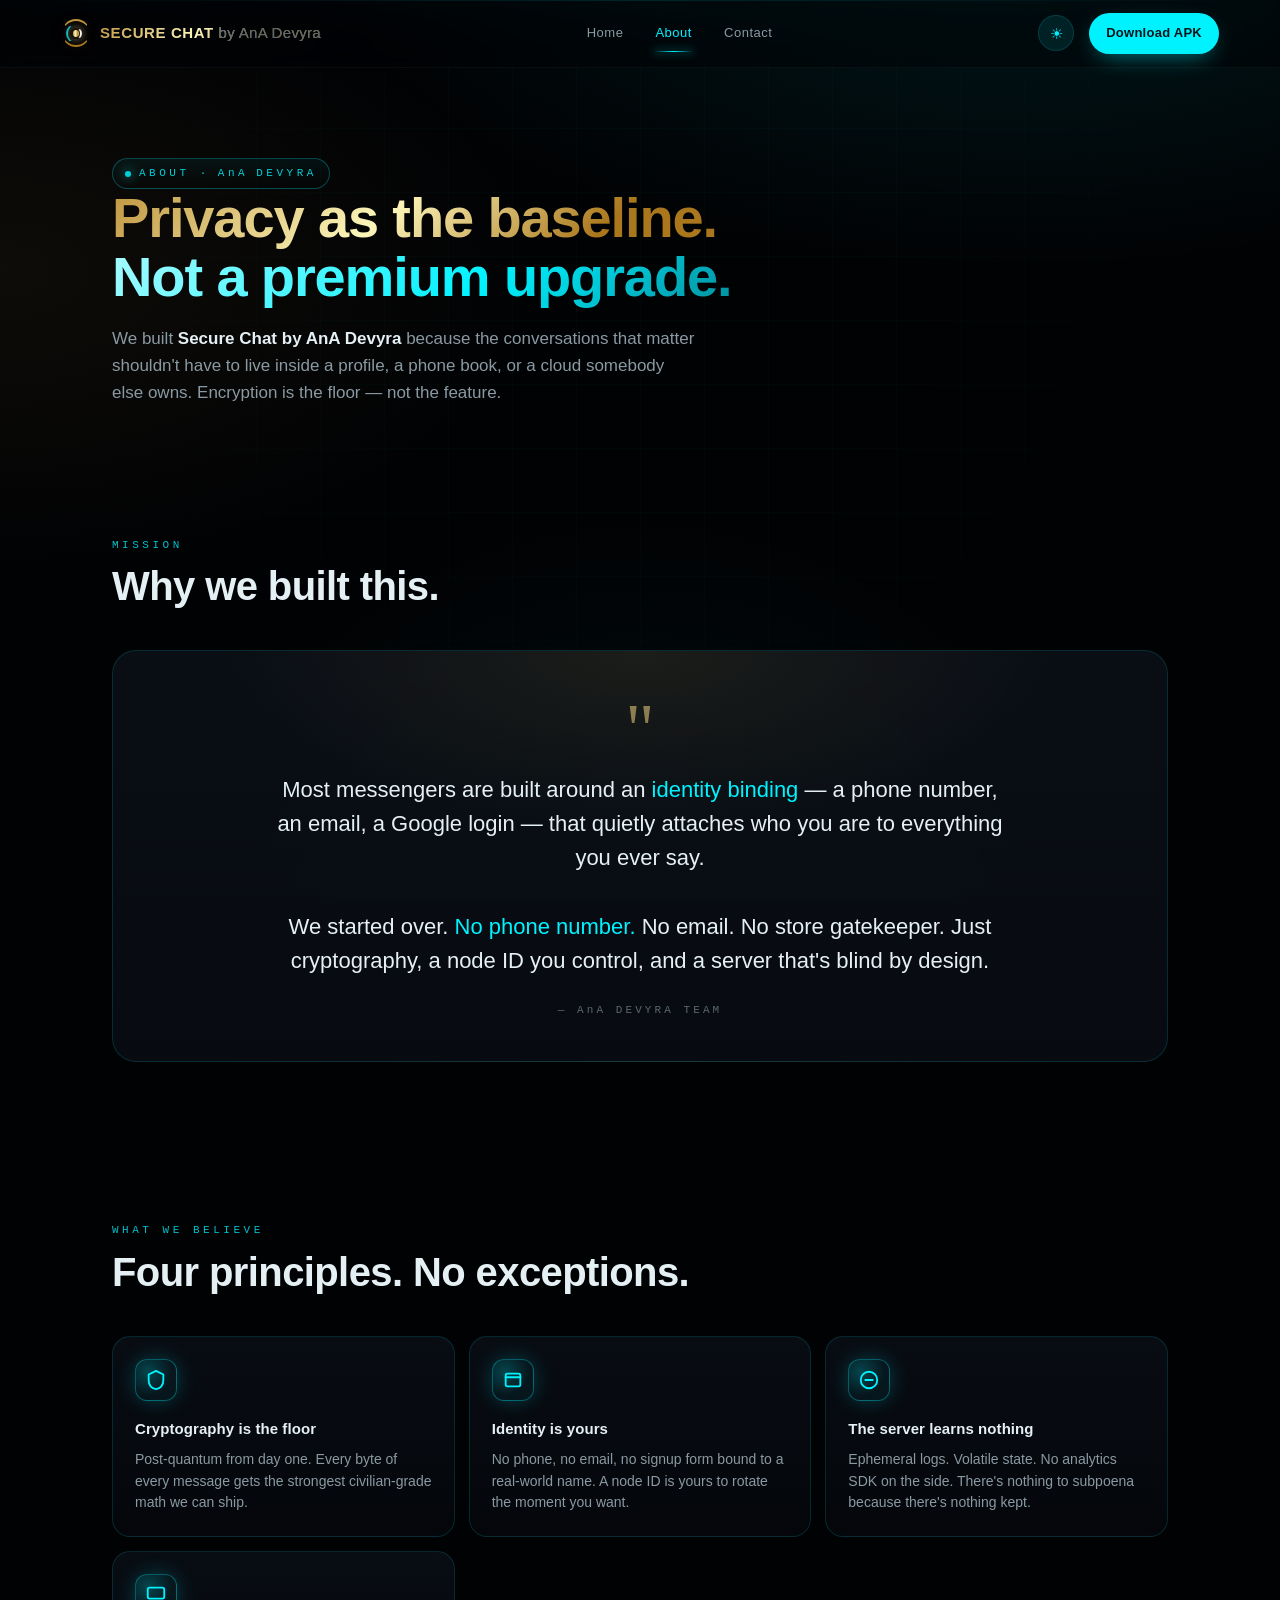
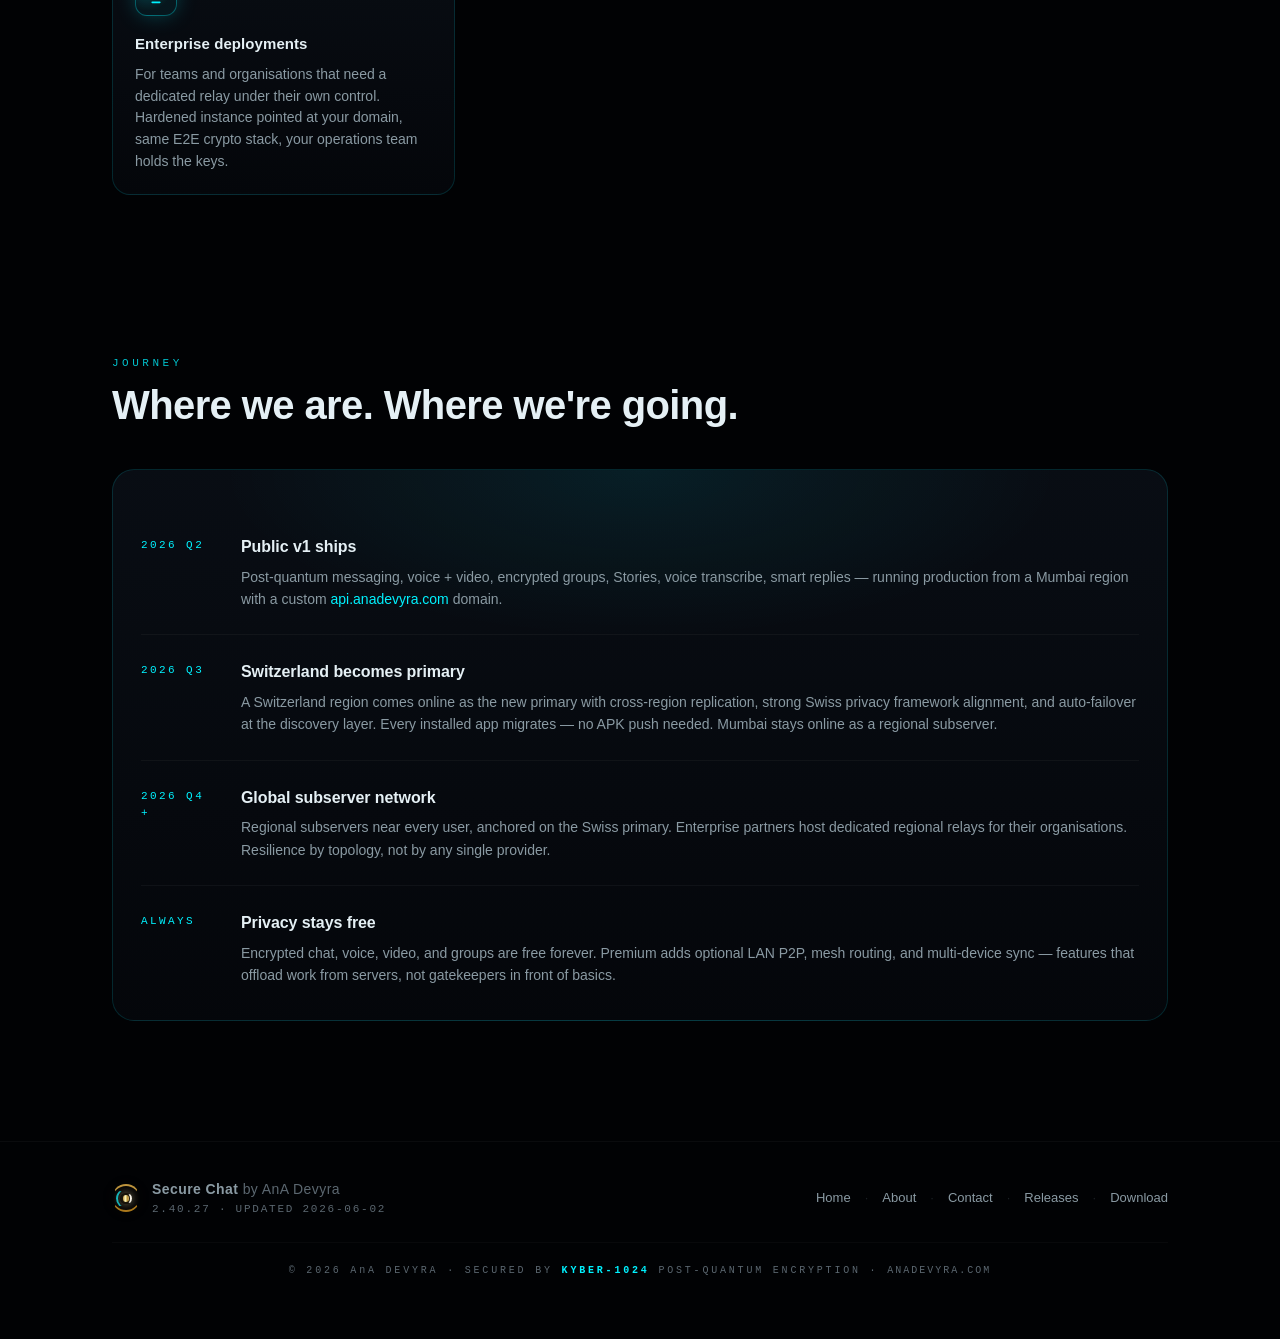
==== commit 6c5b505f: "Website: B2B enterprise sweep + de-name competitors + burner tile rewrite - Drop named competitor co" ====
--- a/about/index.html
+++ b/about/index.html
@@ -106,8 +106,8 @@
       </div>
       <div class="feat reveal">
         <div class="feat-icon"><svg viewBox="0 0 24 24" fill="none" stroke="currentColor" stroke-width="2" stroke-linecap="round" stroke-linejoin="round"><rect x="3" y="4" width="18" height="12" rx="2"/><line x1="8" y1="20" x2="16" y2="20"/></svg></div>
-        <div class="feat-title">You can run your own</div>
-        <div class="feat-desc">The server is open and ships with a one-line deploy. Don't trust ours — run yours. Friends and family join your relay.</div>
+        <div class="feat-title">Enterprise deployments</div>
+        <div class="feat-desc">For teams and organisations that need a dedicated relay under their own control. Hardened instance pointed at your domain, same E2E crypto stack, your operations team holds the keys.</div>
       </div>
     </div>
   </div>
@@ -140,7 +140,7 @@
           <div class="timeline-when">2026 Q4 +</div>
           <div class="timeline-body">
             <h4>Global subserver network</h4>
-            <p>Regional subservers near every user, anchored on the Swiss primary. Open deploy — community members can run a subserver anywhere in the world. Resilience by topology, not by any single provider.</p>
+            <p>Regional subservers near every user, anchored on the Swiss primary. Enterprise partners host dedicated regional relays for their organisations. Resilience by topology, not by any single provider.</p>
           </div>
         </div>
         <div class="timeline-item">
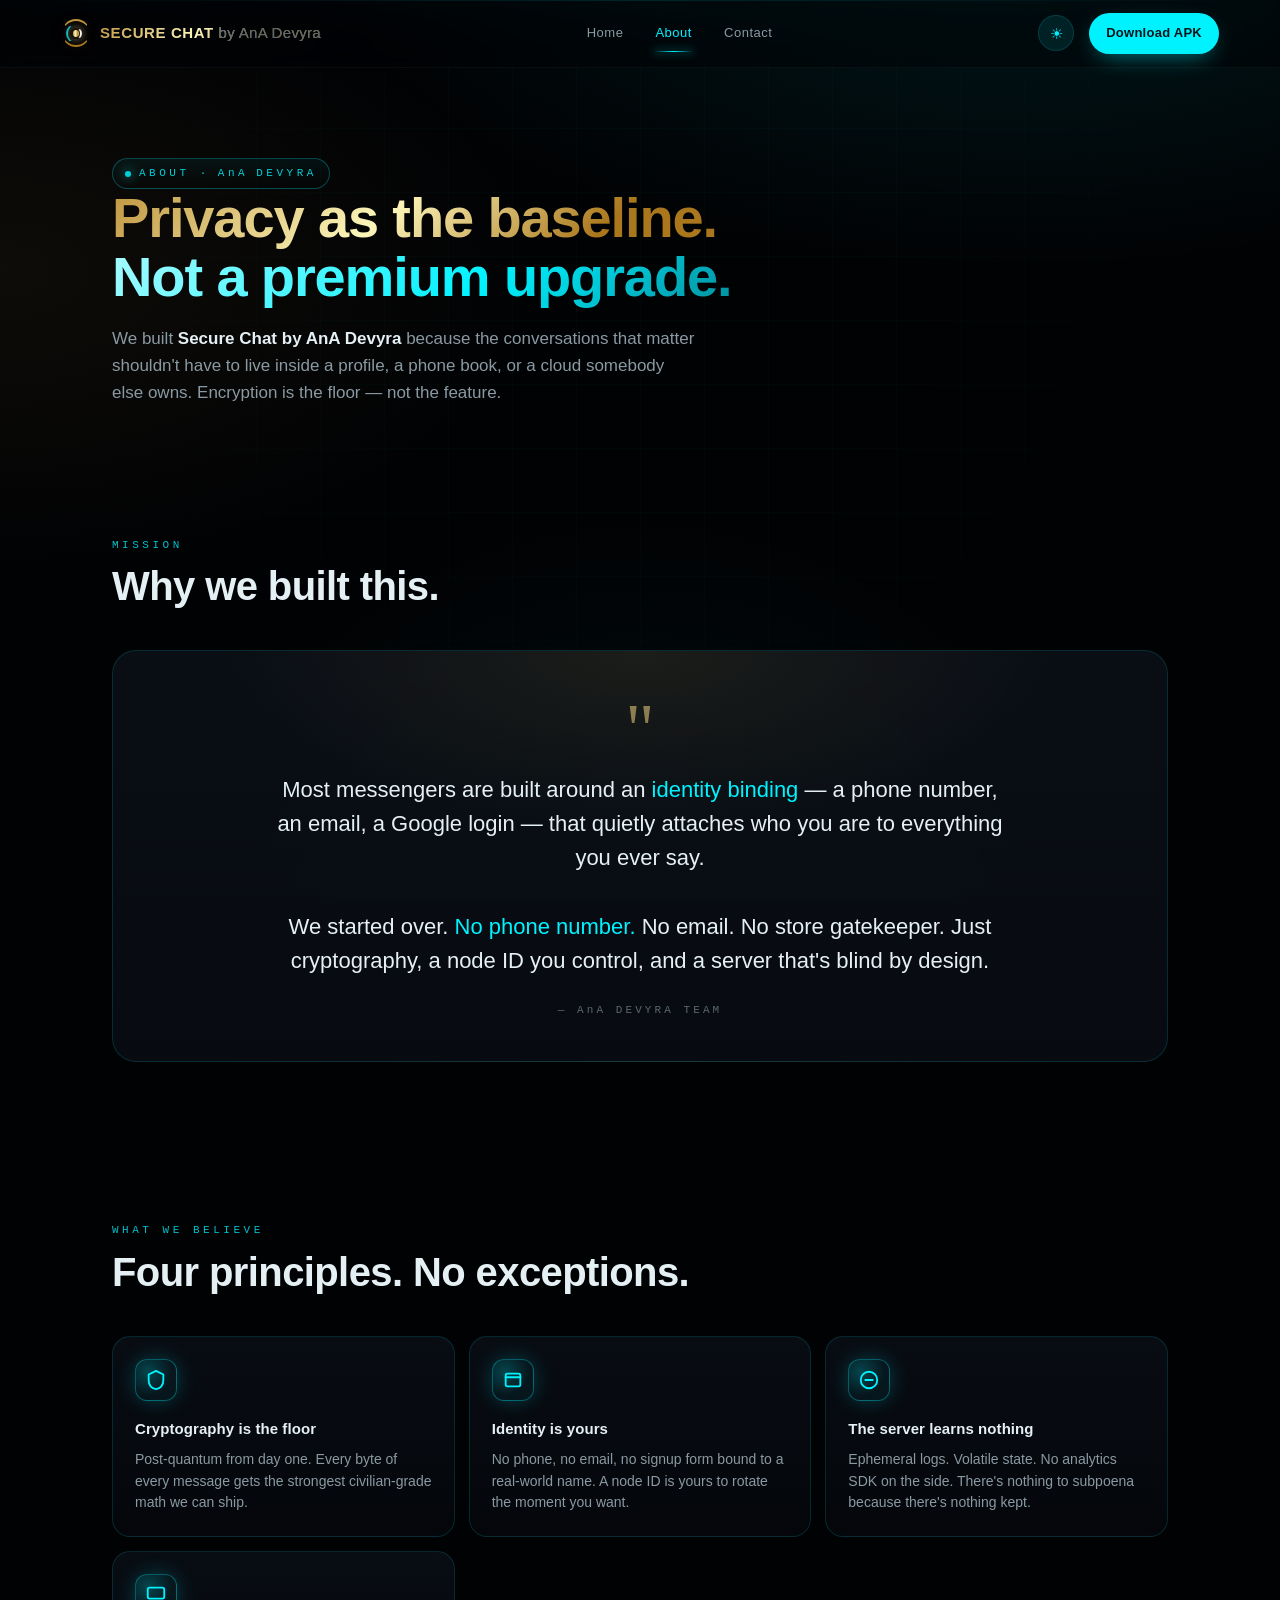
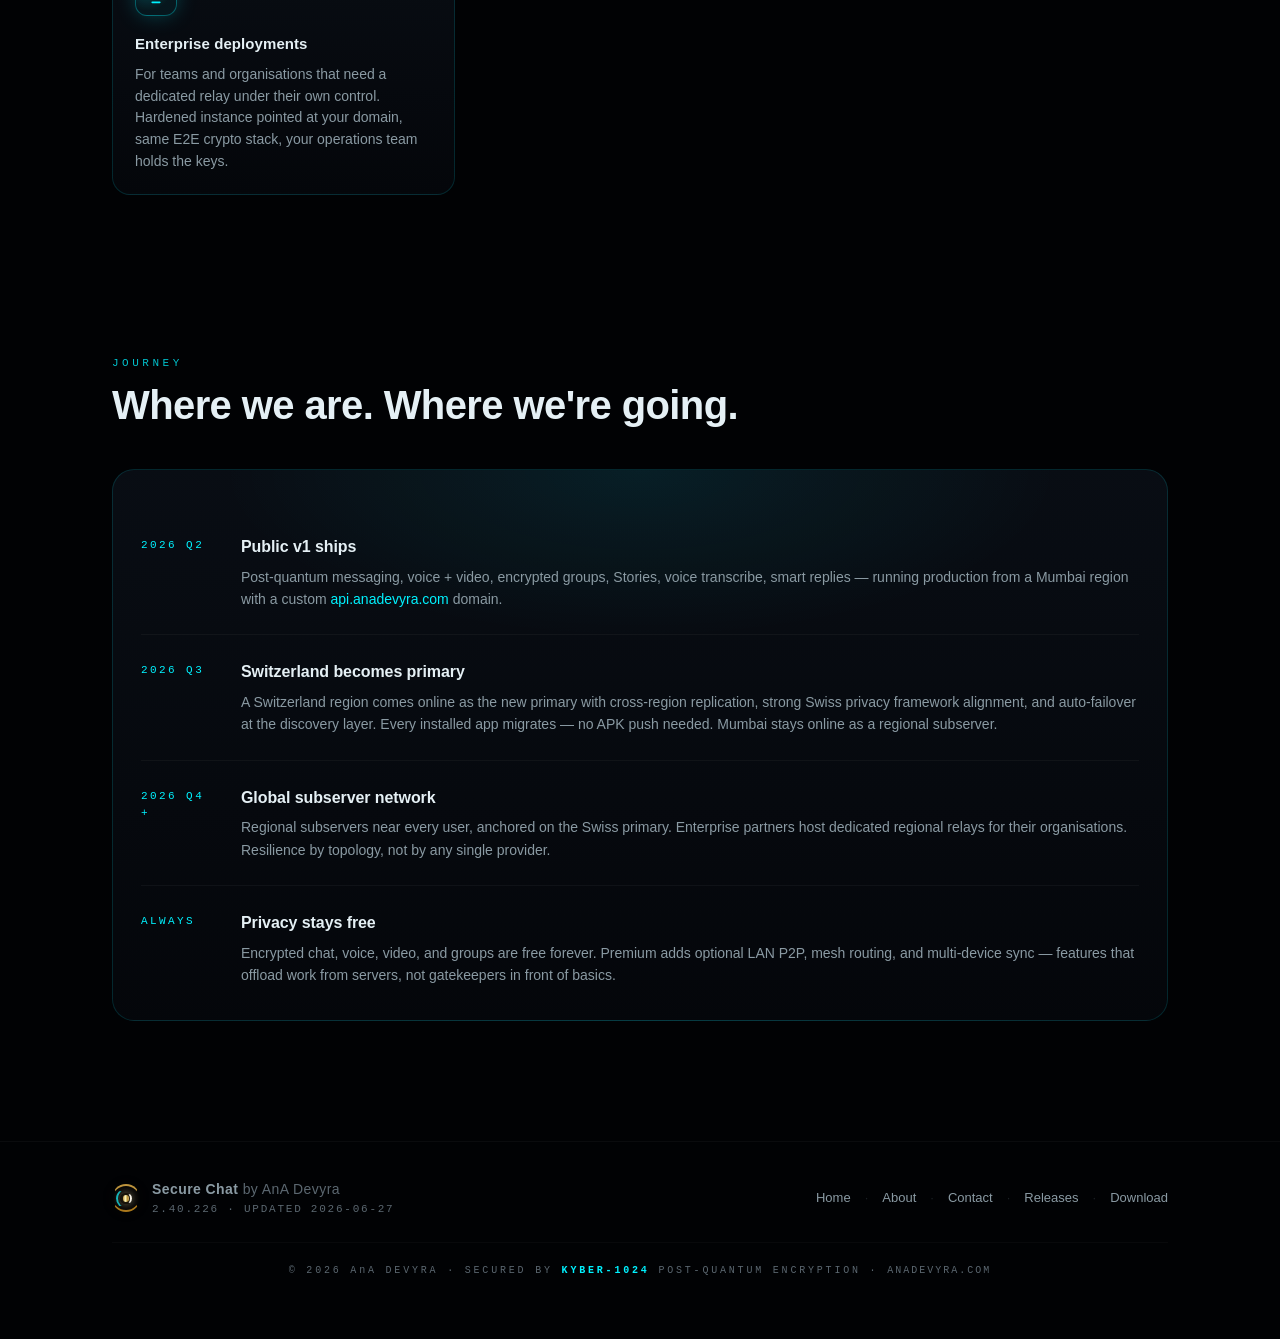
==== commit e9c70480: "Site: V2.40.226 — version/date bump (download + about + contact) Bump version 2.40.208 -> 2.40.226, " ====
--- a/about/index.html
+++ b/about/index.html
@@ -40,7 +40,7 @@
       <a href="/contact/" class="nav-link">Contact</a>
     </div>
     <button id="theme-toggle" class="theme-toggle" aria-label="Toggle theme" title="Toggle theme">☀</button>
-    <a href="https://github.com/anadevyra/anadevyra.github.io/releases/download/v1.1/secure-chat-v1.1.apk" id="nav-cta" class="nav-cta" rel="noopener">Download APK</a>
+    <a href="https://github.com/anadevyra/anadevyra.github.io/releases/latest/download/aura-arm64-v8a-release.apk" id="nav-cta" class="nav-cta" rel="noopener">Download APK</a>
   </div>
 </nav>
 
@@ -163,7 +163,7 @@
         <div class="brand-lock aura-orb" aria-hidden="true"><div class="ring r1"></div><div class="ring r2"></div><div class="ring r3"></div><div class="core"></div></div>
         <div>
           <div class="foot-name">Secure Chat <span style="color:var(--text-faint);font-weight:400;">by <span class="bn">AnA</span> Devyra</span></div>
-          <div class="foot-meta">2.40.27 · Updated 2026-06-02</div>
+          <div class="foot-meta">2.40.226 · Updated 2026-06-27</div>
         </div>
       </div>
       <div class="foot-r">
--- a/assets/style.css
+++ b/assets/style.css
@@ -15,15 +15,18 @@
   :root{
     --bg:#010204;
     --bg-2:#05080d;
-    --surface:rgba(12,18,26,.62);
+    --surface:rgba(var(--surf-a-rgb),.62);
     --surface-2:rgba(20,26,34,.72);
-    --line:rgba(0,242,255,.14);
-    --line-strong:rgba(0,242,255,.32);
+    --line:rgba(var(--accent-rgb),.14);
+    --line-strong:rgba(var(--accent-rgb),.32);
     --text:#e5f0f5;
     --text-dim:#8a9aa3;
     --text-faint:#5b6770;
     --cyan:#00f2ff;
-    --cyan-soft:rgba(0,242,255,.18);
+    --cyan-soft:rgba(var(--accent-rgb),.18);
+    --accent-rgb:0,242,255;
+    --surf-a-rgb:12,18,26;
+    --surf-b-rgb:8,12,18;
     --gold-1:#BF953F;
     --gold-2:#FCF6BA;
     --gold-3:#AA771C;
@@ -31,7 +34,7 @@
     --mono:"SFMono-Regular",ui-monospace,"Cascadia Mono","JetBrains Mono",Consolas,"Liberation Mono",monospace;
     --radius:18px;
     --radius-s:10px;
-    --shadow-glow:0 0 0 1px rgba(0,242,255,.18),0 18px 60px -20px rgba(0,242,255,.35);
+    --shadow-glow:0 0 0 1px rgba(var(--accent-rgb),.18),0 18px 60px -20px rgba(var(--accent-rgb),.35);
     --shadow-card:0 1px 0 rgba(255,255,255,.04) inset,0 20px 50px -30px rgba(0,0,0,.9);
   }
 
@@ -39,24 +42,24 @@
   .bg-layer{
     position:fixed;inset:0;z-index:-2;pointer-events:none;
     background:
-      radial-gradient(1200px 600px at 80% -10%,rgba(0,242,255,.10),transparent 60%),
+      radial-gradient(1200px 600px at 80% -10%,rgba(var(--accent-rgb),.10),transparent 60%),
       radial-gradient(900px 500px at 0% 30%,rgba(191,149,63,.07),transparent 60%),
-      radial-gradient(800px 800px at 50% 110%,rgba(0,242,255,.06),transparent 60%),
+      radial-gradient(800px 800px at 50% 110%,rgba(var(--accent-rgb),.06),transparent 60%),
       #010204;
   }
   .grid-layer{
     position:fixed;inset:0;z-index:-1;pointer-events:none;opacity:.45;
     background-image:
-      linear-gradient(rgba(0,242,255,.06) 1px,transparent 1px),
-      linear-gradient(90deg,rgba(0,242,255,.06) 1px,transparent 1px);
+      linear-gradient(rgba(var(--accent-rgb),.06) 1px,transparent 1px),
+      linear-gradient(90deg,rgba(var(--accent-rgb),.06) 1px,transparent 1px);
     background-size:64px 64px;
     mask-image:radial-gradient(ellipse at 50% 30%,#000 30%,transparent 75%);
     -webkit-mask-image:radial-gradient(ellipse at 50% 30%,#000 30%,transparent 75%);
   }
   .scan-line{
     position:fixed;left:0;right:0;height:1px;z-index:-1;pointer-events:none;
-    background:linear-gradient(90deg,transparent,rgba(0,242,255,.55),transparent);
-    box-shadow:0 0 18px rgba(0,242,255,.45);
+    background:linear-gradient(90deg,transparent,rgba(var(--accent-rgb),.55),transparent);
+    box-shadow:0 0 18px rgba(var(--accent-rgb),.45);
     animation:scan 9s linear infinite;
   }
   @keyframes scan{
@@ -87,10 +90,10 @@
     font-size:13px;font-weight:600;letter-spacing:.02em;
     padding:9px 16px;border-radius:999px;
     color:#01161b;background:var(--cyan);
-    box-shadow:0 0 0 1px var(--cyan),0 8px 24px -8px rgba(0,242,255,.6);
+    box-shadow:0 0 0 1px var(--cyan),0 8px 24px -8px rgba(var(--accent-rgb),.6);
     transition:transform .15s ease,box-shadow .2s ease;
   }
-  .nav-cta:hover{transform:translateY(-1px);box-shadow:0 0 0 1px var(--cyan),0 12px 32px -8px rgba(0,242,255,.8)}
+  .nav-cta:hover{transform:translateY(-1px);box-shadow:0 0 0 1px var(--cyan),0 12px 32px -8px rgba(var(--accent-rgb),.8)}
 
   /* ─── hero ──────────────────────────────────────── */
   .wrap{max-width:1100px;margin:0 auto;padding:0 22px}
@@ -102,7 +105,7 @@
     font-family:var(--mono);font-size:11px;letter-spacing:.32em;text-transform:uppercase;
     color:var(--cyan);opacity:.85;
     padding:6px 12px;border:1px solid var(--line-strong);border-radius:999px;
-    background:linear-gradient(180deg,rgba(0,242,255,.07),rgba(0,242,255,0));
+    background:linear-gradient(180deg,rgba(var(--accent-rgb),.07),rgba(var(--accent-rgb),0));
   }
   .eyebrow .dot{width:6px;height:6px;border-radius:50%;background:var(--cyan);box-shadow:0 0 12px var(--cyan);animation:pulse 1.6s ease-in-out infinite}
   @keyframes pulse{0%,100%{opacity:.6}50%{opacity:1}}
@@ -140,16 +143,16 @@
     margin-top:46px;
     padding:30px;border-radius:24px;
     background:
-      radial-gradient(600px 240px at 80% 0%,rgba(0,242,255,.12),transparent 70%),
+      radial-gradient(600px 240px at 80% 0%,rgba(var(--accent-rgb),.12),transparent 70%),
       radial-gradient(500px 240px at 0% 100%,rgba(191,149,63,.07),transparent 70%),
-      linear-gradient(180deg,rgba(12,18,26,.78),rgba(8,12,18,.92));
+      linear-gradient(180deg,rgba(var(--surf-a-rgb),.78),rgba(var(--surf-b-rgb),.92));
     border:1px solid var(--line-strong);
-    box-shadow:var(--shadow-card),0 30px 80px -40px rgba(0,242,255,.25);
+    box-shadow:var(--shadow-card),0 30px 80px -40px rgba(var(--accent-rgb),.25);
     position:relative;overflow:hidden;
   }
   .download::before{
     content:"";position:absolute;inset:-1px;border-radius:24px;padding:1px;
-    background:linear-gradient(135deg,rgba(0,242,255,.45),transparent 35%,transparent 65%,rgba(191,149,63,.35));
+    background:linear-gradient(135deg,rgba(var(--accent-rgb),.45),transparent 35%,transparent 65%,rgba(191,149,63,.35));
     -webkit-mask:linear-gradient(#000 0 0) content-box,linear-gradient(#000 0 0);
     -webkit-mask-composite:xor;mask-composite:exclude;
     pointer-events:none;
@@ -177,14 +180,14 @@
     color:#01161b;
     background:linear-gradient(135deg,#a8fbff,var(--cyan) 55%,#03b6c7);
     box-shadow:
-      0 0 0 1px rgba(0,242,255,.6),
-      0 18px 50px -10px rgba(0,242,255,.55),
+      0 0 0 1px rgba(var(--accent-rgb),.6),
+      0 18px 50px -10px rgba(var(--accent-rgb),.55),
       inset 0 1px 0 rgba(255,255,255,.55);
     transition:transform .15s ease,box-shadow .2s ease;
     overflow:hidden;
     text-transform:uppercase;
   }
-  .dl-cta:hover{transform:translateY(-2px);box-shadow:0 0 0 1px rgba(0,242,255,.85),0 24px 60px -10px rgba(0,242,255,.7),inset 0 1px 0 rgba(255,255,255,.55)}
+  .dl-cta:hover{transform:translateY(-2px);box-shadow:0 0 0 1px rgba(var(--accent-rgb),.85),0 24px 60px -10px rgba(var(--accent-rgb),.7),inset 0 1px 0 rgba(255,255,255,.55)}
   .dl-cta:active{transform:translateY(0)}
   .dl-cta svg{width:20px;height:20px}
   .dl-cta::after{
@@ -199,10 +202,13 @@
     color:var(--text-faint);text-align:center;
   }
   .dl-meta b{color:var(--cyan);font-weight:600}
+  .dl-alt{text-align:center;font-size:13px;line-height:1.5;color:var(--text-faint)}
+  .dl-alt a{color:var(--cyan);font-weight:600;text-decoration:none;border-bottom:1px dotted rgba(var(--accent-rgb),.4)}
+  .dl-alt a:hover{border-bottom-color:var(--cyan)}
   .dl-note{
     margin-top:6px;text-align:center;font-size:12px;line-height:1.5;color:var(--text-faint);
     padding:10px 12px;border-radius:10px;
-    background:rgba(0,242,255,.04);border:1px dashed var(--line);
+    background:rgba(var(--accent-rgb),.04);border:1px dashed var(--line);
   }
   .dl-note b{color:var(--text-dim);font-weight:600}
   .dl-note em{color:var(--text-dim);font-style:normal;font-family:var(--mono);font-size:11px}
@@ -237,17 +243,17 @@
   @media(min-width:900px){.roadmap-grid{grid-template-columns:repeat(3,1fr);gap:22px}}
   .road-card{
     padding:28px;border-radius:20px;position:relative;overflow:hidden;
-    background:linear-gradient(180deg,rgba(12,18,26,.72),rgba(8,12,18,.52));
+    background:linear-gradient(180deg,rgba(var(--surf-a-rgb),.72),rgba(var(--surf-b-rgb),.52));
     border:1px solid var(--line);
     transition:border-color .25s ease,transform .25s ease;
   }
   .road-card:hover{transform:translateY(-3px);border-color:var(--line-strong)}
-  .road-card.now{border-color:var(--line-strong);box-shadow:0 0 0 1px var(--line-strong),0 22px 50px -28px rgba(0,242,255,.3)}
+  .road-card.now{border-color:var(--line-strong);box-shadow:0 0 0 1px var(--line-strong),0 22px 50px -28px rgba(var(--accent-rgb),.3)}
   .road-card.now::before{
     content:"LIVE";position:absolute;top:18px;right:18px;
     font-family:var(--mono);font-size:9px;letter-spacing:.22em;
     color:var(--cyan);padding:3px 8px;border-radius:999px;
-    background:rgba(0,242,255,.10);border:1px solid var(--line-strong);
+    background:rgba(var(--accent-rgb),.10);border:1px solid var(--line-strong);
   }
   .road-when{
     font-family:var(--mono);font-size:10px;letter-spacing:.28em;
@@ -269,7 +275,7 @@
     padding:34px 28px;border-radius:22px;
     background:
       radial-gradient(600px 240px at 50% 0%,rgba(191,149,63,.08),transparent 70%),
-      linear-gradient(180deg,rgba(12,18,26,.72),rgba(8,12,18,.52));
+      linear-gradient(180deg,rgba(var(--surf-a-rgb),.72),rgba(var(--surf-b-rgb),.52));
     border:1px solid var(--line);
   }
   .posture-grid{display:grid;grid-template-columns:1fr;gap:22px}
@@ -292,19 +298,19 @@
   .posture-col.zero li::before{content:"∅";font-size:14px;top:0;color:var(--danger)}
   .feat{
     padding:22px;border-radius:var(--radius);
-    background:linear-gradient(180deg,rgba(12,18,26,.7),rgba(8,12,18,.5));
+    background:linear-gradient(180deg,rgba(var(--surf-a-rgb),.7),rgba(var(--surf-b-rgb),.5));
     border:1px solid var(--line);
     transition:transform .25s ease,border-color .25s ease,box-shadow .3s ease;
     position:relative;overflow:hidden;
   }
-  .feat:hover{transform:translateY(-4px);border-color:var(--line-strong);box-shadow:0 22px 50px -28px rgba(0,242,255,.3)}
+  .feat:hover{transform:translateY(-4px);border-color:var(--line-strong);box-shadow:0 22px 50px -28px rgba(var(--accent-rgb),.3)}
   .feat-icon{
     width:42px;height:42px;border-radius:12px;
     display:grid;place-items:center;
-    background:radial-gradient(circle at 30% 30%,rgba(0,242,255,.25),rgba(0,242,255,.05) 60%);
+    background:radial-gradient(circle at 30% 30%,rgba(var(--accent-rgb),.25),rgba(var(--accent-rgb),.05) 60%);
     border:1px solid var(--line-strong);
     color:var(--cyan);
-    box-shadow:0 0 24px -6px rgba(0,242,255,.45);
+    box-shadow:0 0 24px -6px rgba(var(--accent-rgb),.45);
   }
   .feat-icon svg{width:22px;height:22px}
   .feat-title{margin-top:16px;font-size:15px;font-weight:700;letter-spacing:.005em}
@@ -316,15 +322,15 @@
   .step{
     display:flex;gap:16px;
     padding:20px;border-radius:var(--radius);
-    background:linear-gradient(180deg,rgba(12,18,26,.6),rgba(8,12,18,.4));
+    background:linear-gradient(180deg,rgba(var(--surf-a-rgb),.6),rgba(var(--surf-b-rgb),.4));
     border:1px solid var(--line);
   }
   .step-n{
     flex:0 0 auto;width:36px;height:36px;border-radius:50%;
     display:grid;place-items:center;
     font-family:var(--mono);font-weight:700;font-size:13px;color:var(--cyan);
-    background:rgba(0,242,255,.08);border:1px solid var(--line-strong);
-    box-shadow:0 0 18px -4px rgba(0,242,255,.45) inset;
+    background:rgba(var(--accent-rgb),.08);border:1px solid var(--line-strong);
+    box-shadow:0 0 18px -4px rgba(var(--accent-rgb),.45) inset;
   }
   .step-body strong{display:block;font-weight:700;font-size:15px;margin-bottom:4px}
   .step-body p{color:var(--text-dim);font-size:14px;line-height:1.55}
@@ -334,7 +340,7 @@
     padding:42px 32px;border-radius:24px;
     background:
       radial-gradient(700px 300px at 50% 0%,rgba(191,149,63,.10),transparent 60%),
-      linear-gradient(180deg,rgba(12,18,26,.78),rgba(8,12,18,.95));
+      linear-gradient(180deg,rgba(var(--surf-a-rgb),.78),rgba(var(--surf-b-rgb),.95));
     border:1px solid var(--line);position:relative;overflow:hidden;
     text-align:center;
   }
@@ -379,7 +385,7 @@
   .reveal.on{opacity:1;transform:none}
 
   /* ─── selection ─────────────────────────────────── */
-  ::selection{background:rgba(0,242,255,.35);color:#fff}
+  ::selection{background:rgba(var(--accent-rgb),.35);color:#fff}
 
   /* ─── preserve "AnA" casing inside uppercased elements ─── */
   .bn{text-transform:none}
@@ -414,8 +420,8 @@
     display:grid;grid-template-columns:1fr 1fr;gap:14px;
     padding:32px 28px;border-radius:22px;
     background:
-      radial-gradient(600px 200px at 50% 0%,rgba(0,242,255,.08),transparent 70%),
-      linear-gradient(180deg,rgba(12,18,26,.65),rgba(8,12,18,.5));
+      radial-gradient(600px 200px at 50% 0%,rgba(var(--accent-rgb),.08),transparent 70%),
+      linear-gradient(180deg,rgba(var(--surf-a-rgb),.65),rgba(var(--surf-b-rgb),.5));
     border:1px solid var(--line);
     position:relative;
   }
@@ -426,7 +432,7 @@
     font-size:clamp(34px,5vw,52px);font-weight:800;letter-spacing:-.025em;line-height:1;
     background:linear-gradient(135deg,#a8fbff 0%,var(--cyan) 50%,#0290a0 100%);
     -webkit-background-clip:text;background-clip:text;color:transparent;
-    text-shadow:0 0 30px rgba(0,242,255,.2);
+    text-shadow:0 0 30px rgba(var(--accent-rgb),.2);
   }
   .stat-big-v.gold{
     background:linear-gradient(135deg,var(--gold-2) 0%,var(--gold-1) 60%,var(--gold-3) 100%);
@@ -442,7 +448,7 @@
   @media(min-width:820px){.how-grid{grid-template-columns:repeat(3,1fr);gap:18px}}
   .how-card{
     padding:28px;border-radius:18px;
-    background:linear-gradient(180deg,rgba(12,18,26,.72),rgba(8,12,18,.52));
+    background:linear-gradient(180deg,rgba(var(--surf-a-rgb),.72),rgba(var(--surf-b-rgb),.52));
     border:1px solid var(--line);
     position:relative;overflow:hidden;
     transition:border-color .25s ease,transform .25s ease;
@@ -460,9 +466,9 @@
   .how-icon{
     width:56px;height:56px;border-radius:14px;
     display:grid;place-items:center;
-    background:radial-gradient(circle at 30% 30%,rgba(0,242,255,.24),rgba(0,242,255,.04) 60%);
+    background:radial-gradient(circle at 30% 30%,rgba(var(--accent-rgb),.24),rgba(var(--accent-rgb),.04) 60%);
     border:1px solid var(--line-strong);color:var(--cyan);
-    box-shadow:0 0 32px -6px rgba(0,242,255,.4);
+    box-shadow:0 0 32px -6px rgba(var(--accent-rgb),.4);
   }
   .how-icon svg{width:28px;height:28px}
   .how-title{margin-top:20px;font-size:17px;font-weight:700;letter-spacing:-.005em}
@@ -471,7 +477,7 @@
   /* ─── compare table ────────────────────────── */
   .compare-wrap{
     border-radius:20px;border:1px solid var(--line);overflow:hidden;
-    background:linear-gradient(180deg,rgba(12,18,26,.55),rgba(8,12,18,.4));
+    background:linear-gradient(180deg,rgba(var(--surf-a-rgb),.55),rgba(var(--surf-b-rgb),.4));
   }
   .compare-scroll{overflow-x:auto}
   .compare-table{width:100%;border-collapse:collapse;font-size:14px;min-width:560px}
@@ -479,14 +485,14 @@
   .compare-table tr:last-child td{border-bottom:0}
   .compare-table th{
     font-family:var(--mono);font-size:10px;letter-spacing:.22em;text-transform:uppercase;
-    color:var(--text-faint);background:rgba(0,242,255,.03);font-weight:600;
+    color:var(--text-faint);background:rgba(var(--accent-rgb),.03);font-weight:600;
   }
   .compare-table th.us-h{
-    color:var(--cyan);background:rgba(0,242,255,.10);
+    color:var(--cyan);background:rgba(var(--accent-rgb),.10);
     border-bottom:1px solid var(--line-strong);
   }
   .compare-table td:first-child,.compare-table th:first-child{text-align:left;font-weight:600;color:var(--text);padding-left:20px}
-  .compare-table .us{color:var(--cyan);font-weight:700;background:rgba(0,242,255,.06)}
+  .compare-table .us{color:var(--cyan);font-weight:700;background:rgba(var(--accent-rgb),.06)}
   .compare-table .yes{color:#5cd97a;font-weight:700}
   .compare-table .no{color:var(--text-faint)}
   .compare-table .partial{color:#d1a85f;font-size:11px;letter-spacing:.04em}
@@ -495,10 +501,10 @@
   .faq-list{display:flex;flex-direction:column;gap:10px}
   .faq-item{
     border:1px solid var(--line);border-radius:14px;overflow:hidden;
-    background:linear-gradient(180deg,rgba(12,18,26,.6),rgba(8,12,18,.4));
+    background:linear-gradient(180deg,rgba(var(--surf-a-rgb),.6),rgba(var(--surf-b-rgb),.4));
     transition:border-color .2s,box-shadow .25s;
   }
-  .faq-item[open]{border-color:var(--line-strong);box-shadow:0 12px 36px -20px rgba(0,242,255,.25)}
+  .faq-item[open]{border-color:var(--line-strong);box-shadow:0 12px 36px -20px rgba(var(--accent-rgb),.25)}
   .faq-q{
     padding:18px 22px;font-weight:600;font-size:15px;cursor:pointer;list-style:none;
     display:flex;align-items:center;justify-content:space-between;gap:16px;
@@ -557,7 +563,7 @@
     background:linear-gradient(180deg,#0a0e14,#020608);
     border:1px solid rgba(255,255,255,.06);
     box-shadow:
-      0 60px 120px -40px rgba(0,242,255,.35),
+      0 60px 120px -40px rgba(var(--accent-rgb),.35),
       0 30px 80px -20px rgba(191,149,63,.18),
       0 2px 0 rgba(255,255,255,.05) inset,
       0 -2px 0 rgba(0,0,0,.4) inset;
@@ -573,7 +579,7 @@
   .phone::after{
     content:"";position:absolute;inset:1px;border-radius:41px;
     background:
-      radial-gradient(400px 200px at 80% 0%,rgba(0,242,255,.18),transparent 70%),
+      radial-gradient(400px 200px at 80% 0%,rgba(var(--accent-rgb),.18),transparent 70%),
       radial-gradient(300px 200px at 0% 90%,rgba(191,149,63,.12),transparent 70%),
       linear-gradient(180deg,#040810 0%,#020407 100%);
     z-index:1;
@@ -596,7 +602,7 @@
     width:32px;height:32px;border-radius:50%;
     background:linear-gradient(135deg,var(--cyan),#0290a0);
     display:grid;place-items:center;font-size:11px;font-weight:700;color:#01161b;
-    box-shadow:0 0 12px rgba(0,242,255,.4);
+    box-shadow:0 0 12px rgba(var(--accent-rgb),.4);
   }
   .phone-meta{flex:1}
   .phone-name{font-size:12px;font-weight:600;color:var(--text)}
@@ -622,10 +628,10 @@
   }
   .bubble.out{
     align-self:flex-end;
-    background:linear-gradient(135deg,rgba(0,242,255,.18),rgba(0,242,255,.08));
-    border:1px solid rgba(0,242,255,.22);color:var(--text);
+    background:linear-gradient(135deg,rgba(var(--accent-rgb),.18),rgba(var(--accent-rgb),.08));
+    border:1px solid rgba(var(--accent-rgb),.22);color:var(--text);
     border-bottom-right-radius:4px;
-    box-shadow:0 4px 12px -4px rgba(0,242,255,.25);
+    box-shadow:0 4px 12px -4px rgba(var(--accent-rgb),.25);
   }
   .bubble .time{
     display:block;margin-top:3px;font-size:8px;
@@ -653,7 +659,7 @@
     width:22px;height:22px;border-radius:50%;
     background:var(--cyan);display:grid;place-items:center;
     color:#01161b;font-size:12px;font-weight:700;
-    box-shadow:0 0 10px rgba(0,242,255,.55);
+    box-shadow:0 0 10px rgba(var(--accent-rgb),.55);
   }
   .seal-pq{
     position:absolute;top:60px;right:-12px;z-index:3;
@@ -681,24 +687,24 @@
   .inner-card{
     padding:34px 28px;border-radius:22px;
     background:
-      radial-gradient(600px 240px at 50% 0%,rgba(0,242,255,.08),transparent 70%),
-      linear-gradient(180deg,rgba(12,18,26,.72),rgba(8,12,18,.52));
+      radial-gradient(600px 240px at 50% 0%,rgba(var(--accent-rgb),.08),transparent 70%),
+      linear-gradient(180deg,rgba(var(--surf-a-rgb),.72),rgba(var(--surf-b-rgb),.52));
     border:1px solid var(--line);
   }
   .inner-grid{display:grid;grid-template-columns:1fr;gap:18px}
   @media(min-width:760px){.inner-grid{grid-template-columns:repeat(2,1fr);gap:22px}}
   .channel{
     padding:24px;border-radius:16px;
-    background:linear-gradient(180deg,rgba(12,18,26,.62),rgba(8,12,18,.4));
+    background:linear-gradient(180deg,rgba(var(--surf-a-rgb),.62),rgba(var(--surf-b-rgb),.4));
     border:1px solid var(--line);
     transition:border-color .2s,transform .25s ease;
   }
   .channel:hover{border-color:var(--line-strong);transform:translateY(-3px)}
   .channel-icon{
     width:44px;height:44px;border-radius:12px;display:grid;place-items:center;
-    background:radial-gradient(circle at 30% 30%,rgba(0,242,255,.24),rgba(0,242,255,.05) 60%);
+    background:radial-gradient(circle at 30% 30%,rgba(var(--accent-rgb),.24),rgba(var(--accent-rgb),.05) 60%);
     border:1px solid var(--line-strong);color:var(--cyan);
-    box-shadow:0 0 24px -6px rgba(0,242,255,.4);
+    box-shadow:0 0 24px -6px rgba(var(--accent-rgb),.4);
   }
   .channel-icon svg{width:22px;height:22px}
   .channel h3{margin-top:16px;font-size:16px;font-weight:700;letter-spacing:-.005em}
@@ -726,17 +732,17 @@
     position:fixed;right:16px;bottom:16px;z-index:60;
     width:46px;height:46px;border-radius:50%;
     display:flex;align-items:center;justify-content:center;
-    background:rgba(0,242,255,.16);color:var(--cyan);
+    background:rgba(var(--accent-rgb),.16);color:var(--cyan);
     border:1px solid var(--line-strong);
     backdrop-filter:saturate(160%) blur(10px);
     -webkit-backdrop-filter:saturate(160%) blur(10px);
-    box-shadow:0 6px 18px -4px rgba(0,242,255,.4);
+    box-shadow:0 6px 18px -4px rgba(var(--accent-rgb),.4);
     font-size:20px;font-weight:700;line-height:1;
     opacity:0;transform:translateY(12px);pointer-events:none;
     transition:opacity .25s ease,transform .25s ease,background .2s ease;
   }
   .to-top.on{opacity:1;transform:translateY(0);pointer-events:auto}
-  .to-top:hover{background:rgba(0,242,255,.28);transform:translateY(-2px)}
+  .to-top:hover{background:rgba(var(--accent-rgb),.28);transform:translateY(-2px)}
   .to-top:active{transform:translateY(0) scale(.96)}
 
   /* ─── mobile compaction (narrow viewports) ─── */
@@ -762,30 +768,33 @@
   .theme-toggle{
     display:flex;align-items:center;justify-content:center;
     width:36px;height:36px;border-radius:50%;
-    background:rgba(0,242,255,.10);color:var(--cyan);
+    background:rgba(var(--accent-rgb),.10);color:var(--cyan);
     border:1px solid var(--line);
     font-size:15px;line-height:1;
     transition:background .2s ease,transform .15s ease,color .2s ease;
     cursor:pointer;flex:0 0 auto;
   }
-  .theme-toggle:hover{background:rgba(0,242,255,.22);transform:scale(1.06)}
+  .theme-toggle:hover{background:rgba(var(--accent-rgb),.22);transform:scale(1.06)}
   .theme-toggle:active{transform:scale(.96)}
 
   /* ─── CLARITY (light) theme override ─── */
   :root[data-theme="clarity"]{
-    --surface:rgba(255,255,255,.86);
-    --surface-2:rgba(255,255,255,.96);
+    --surface:rgba(255,252,244,.92);
+    --surface-2:rgba(255,253,248,.98);
     --line:rgba(20,33,61,.10);
-    --line-strong:rgba(20,33,61,.24);
-    --text:#14213D;
-    --text-dim:#3a4a65;
-    --text-faint:#6b7a90;
+    --line-strong:rgba(138,92,15,.26);
+    --text:#241d10;
+    --text-dim:#4d4533;
+    --text-faint:#80775f;
     --cyan:#8A5C0F;
     --cyan-soft:rgba(138,92,15,.14);
+    --accent-rgb:191,149,63;
+    --surf-a-rgb:255,253,247;
+    --surf-b-rgb:251,245,233;
     --shadow-glow:0 0 0 1px rgba(20,33,61,.10),0 18px 60px -20px rgba(20,33,61,.18);
     --shadow-card:0 1px 0 rgba(255,255,255,.6) inset,0 18px 40px -28px rgba(20,33,61,.25);
   }
-  :root[data-theme="clarity"] body{background:#FAF6E8;color:#14213D}
+  :root[data-theme="clarity"] body{background:#FAF6E8;color:#241d10}
   :root[data-theme="clarity"] .bg-layer{
     background:
       radial-gradient(1200px 600px at 80% -10%,rgba(191,149,63,.18),transparent 60%),
@@ -833,6 +842,17 @@
     -webkit-background-clip:text;background-clip:text;color:transparent;
     text-shadow:0 0 30px rgba(191,149,63,.18);
   }
+  :root[data-theme="clarity"] .dl-cta{
+    color:#fffaf0;
+    background:linear-gradient(135deg,#D4AF37,#BF953F 55%,#9A6E15);
+    box-shadow:
+      0 0 0 1px rgba(138,92,15,.55),
+      0 18px 50px -10px rgba(191,149,63,.5),
+      inset 0 1px 0 rgba(255,255,255,.35);
+  }
+  :root[data-theme="clarity"] .dl-cta:hover{
+    box-shadow:0 0 0 1px rgba(138,92,15,.8),0 24px 60px -10px rgba(191,149,63,.65),inset 0 1px 0 rgba(255,255,255,.35);
+  }
   :root[data-theme="clarity"] .feat-icon{
     background:radial-gradient(circle at 30% 30%,rgba(191,149,63,.22),rgba(191,149,63,.05) 60%);
     box-shadow:0 0 24px -6px rgba(191,149,63,.35);
@@ -850,4 +870,4 @@
   :root[data-theme="clarity"] .how-num{
     background:rgba(191,149,63,.12);border-color:rgba(138,92,15,.30);color:#8A5C0F;
   }
-  :root[data-theme="clarity"] ::selection{background:rgba(191,149,63,.35);color:#14213D}
+  :root[data-theme="clarity"] ::selection{background:rgba(191,149,63,.35);color:#241d10}
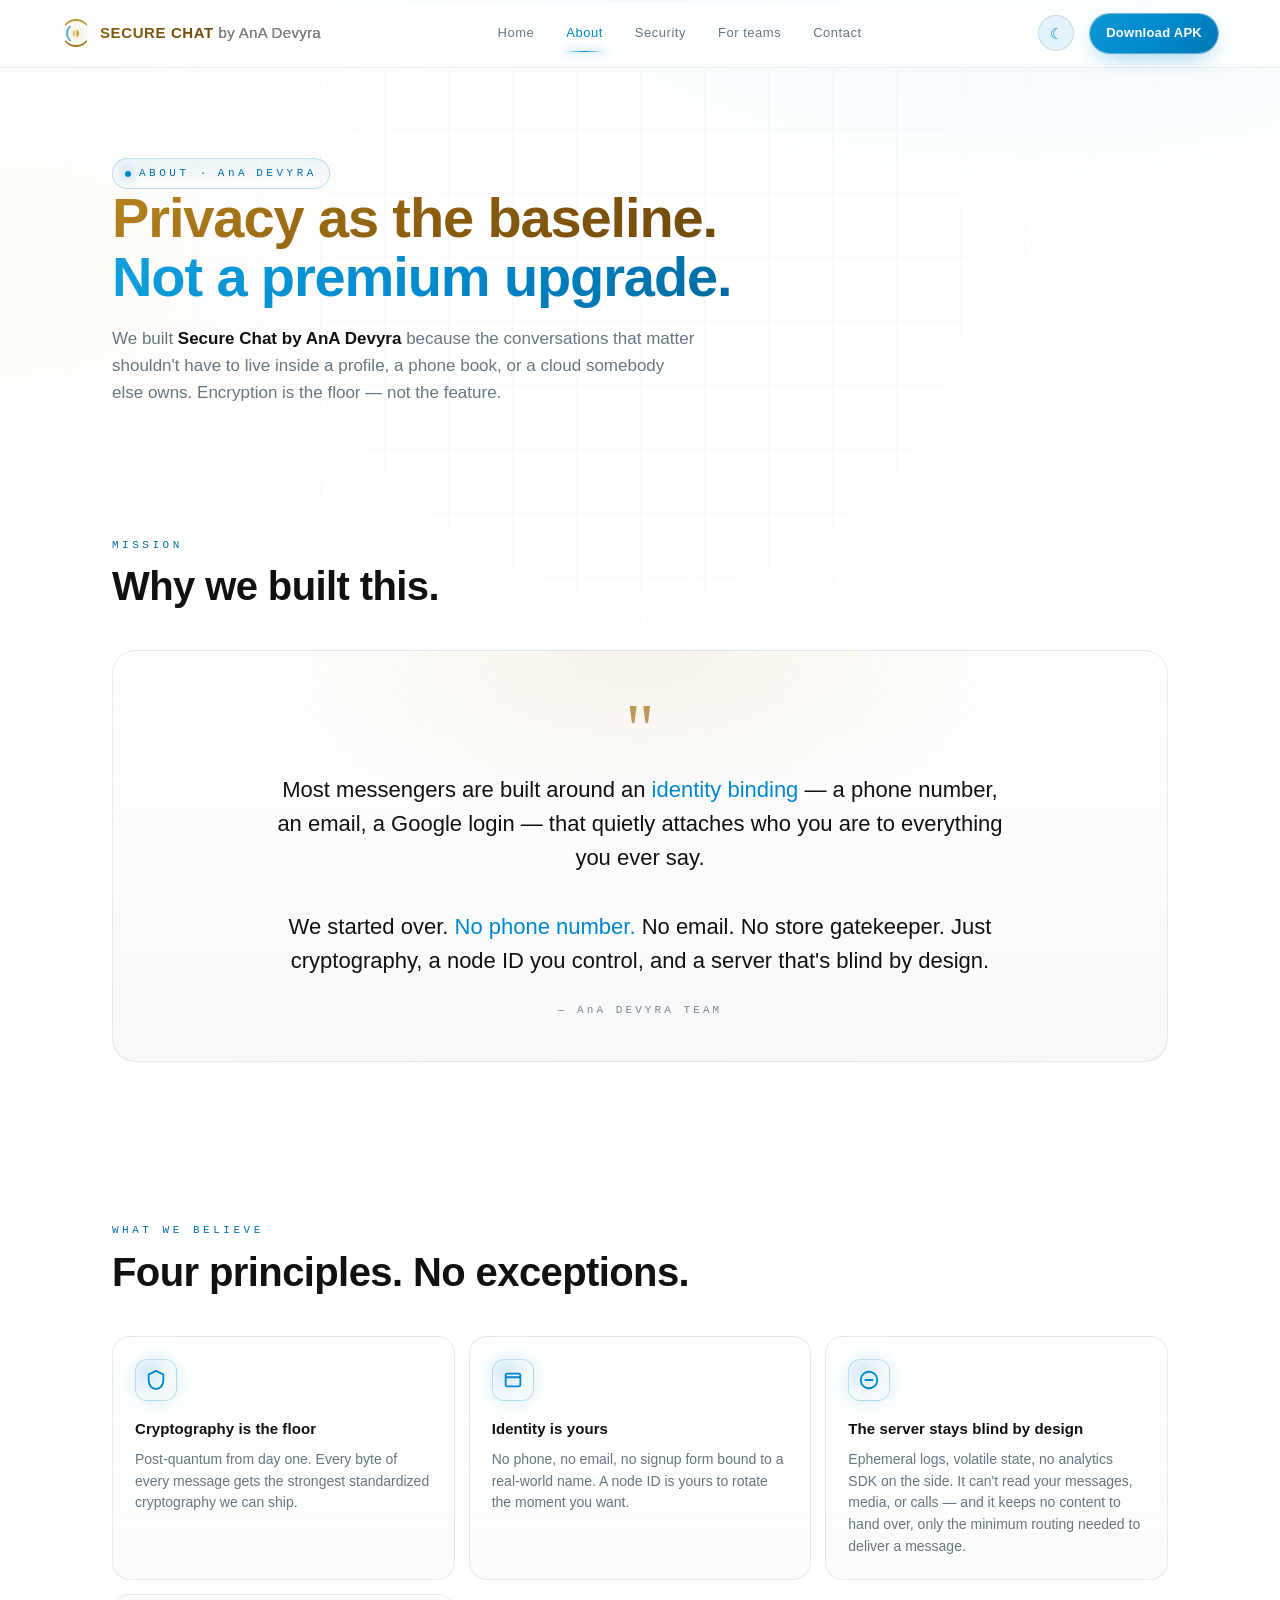
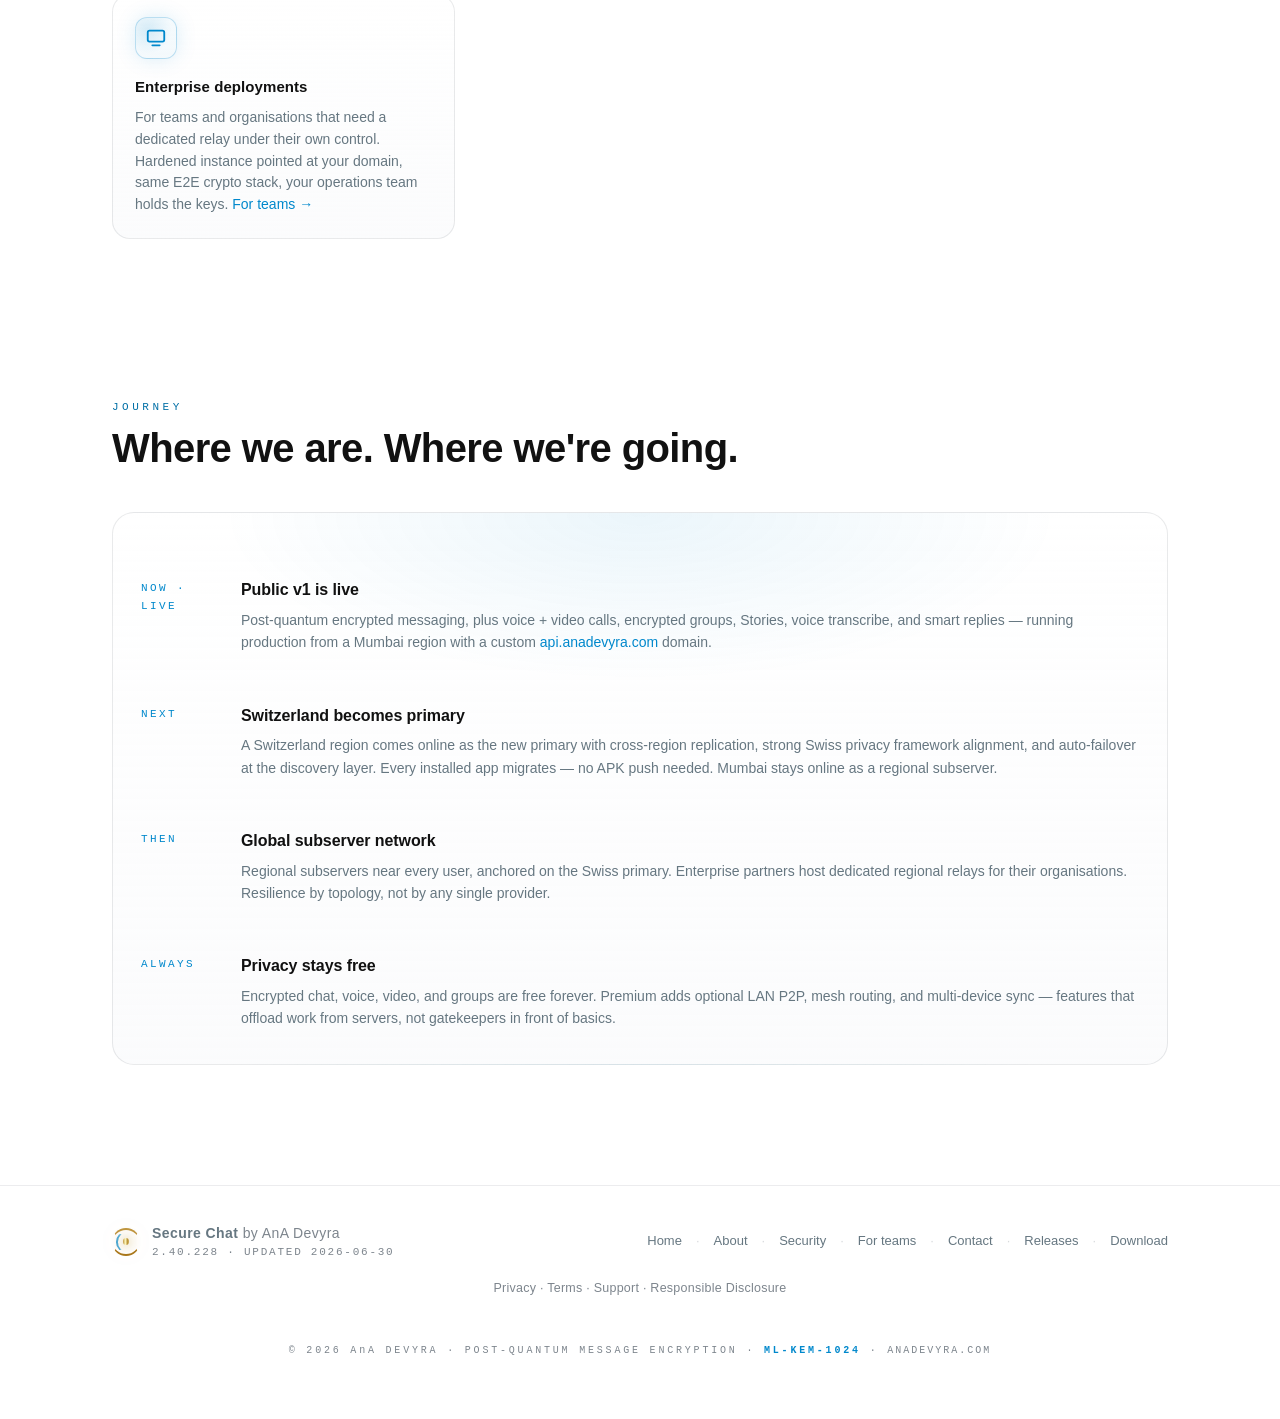
==== commit 0cc0ffe0: "Site: V2.40.228 - light default theme, full page set, new feature cards - Default to CLARITY (light)" ====
--- a/about/index.html
+++ b/about/index.html
@@ -3,9 +3,9 @@
 <head>
 <meta charset="utf-8">
 <meta name="viewport" content="width=device-width,initial-scale=1,viewport-fit=cover">
-<meta name="theme-color" content="#010204">
+<meta name="theme-color" content="#FFFFFF">
 <meta http-equiv="cache-control" content="no-cache, must-revalidate">
-<script>(()=>{try{var t=localStorage.getItem('theme');if(t==='clarity')document.documentElement.setAttribute('data-theme','clarity');}catch(e){}})();</script>
+<script>(()=>{try{var t=localStorage.getItem('theme');var dark=(t==='cyber');if(!dark)document.documentElement.setAttribute('data-theme','clarity');var m=document.querySelector('meta[name=theme-color]');if(m)m.setAttribute('content',dark?'#010204':'#FFFFFF');}catch(e){}})();</script>
 <meta name="description" content="About Secure Chat by AnA Devyra — why we built it, what we believe, where we're going.">
 <meta property="og:title" content="About — Secure Chat by AnA Devyra">
 <meta property="og:description" content="Privacy as the baseline, not a premium upgrade. Built by AnA Devyra, India.">
@@ -37,10 +37,12 @@
     <div class="nav-links">
       <a href="/" class="nav-link">Home</a>
       <a href="/about/" class="nav-link active">About</a>
+      <a href="/security/" class="nav-link">Security</a>
+      <a href="/business/" class="nav-link">For teams</a>
       <a href="/contact/" class="nav-link">Contact</a>
     </div>
     <button id="theme-toggle" class="theme-toggle" aria-label="Toggle theme" title="Toggle theme">☀</button>
-    <a href="https://github.com/anadevyra/anadevyra.github.io/releases/latest/download/aura-arm64-v8a-release.apk" id="nav-cta" class="nav-cta" rel="noopener">Download APK</a>
+    <a href="/download/" id="nav-cta" class="nav-cta">Download APK</a>
   </div>
 </nav>
 
@@ -92,7 +94,7 @@
       <div class="feat reveal">
         <div class="feat-icon"><svg viewBox="0 0 24 24" fill="none" stroke="currentColor" stroke-width="2" stroke-linecap="round" stroke-linejoin="round"><path d="M12 2l8 4v6c0 5-3 9-8 10-5-1-8-5-8-10V6l8-4z"/></svg></div>
         <div class="feat-title">Cryptography is the floor</div>
-        <div class="feat-desc">Post-quantum from day one. Every byte of every message gets the strongest civilian-grade math we can ship.</div>
+        <div class="feat-desc">Post-quantum from day one. Every byte of every message gets the strongest standardized cryptography we can ship.</div>
       </div>
       <div class="feat reveal">
         <div class="feat-icon"><svg viewBox="0 0 24 24" fill="none" stroke="currentColor" stroke-width="2" stroke-linecap="round" stroke-linejoin="round"><rect x="4" y="5" width="16" height="14" rx="2"/><line x1="4" y1="9" x2="20" y2="9"/></svg></div>
@@ -101,13 +103,13 @@
       </div>
       <div class="feat reveal">
         <div class="feat-icon"><svg viewBox="0 0 24 24" fill="none" stroke="currentColor" stroke-width="2" stroke-linecap="round" stroke-linejoin="round"><circle cx="12" cy="12" r="9"/><path d="M8 12h8"/></svg></div>
-        <div class="feat-title">The server learns nothing</div>
-        <div class="feat-desc">Ephemeral logs. Volatile state. No analytics SDK on the side. There's nothing to subpoena because there's nothing kept.</div>
+        <div class="feat-title">The server stays blind by design</div>
+        <div class="feat-desc">Ephemeral logs, volatile state, no analytics SDK on the side. It can't read your messages, media, or calls — and it keeps no content to hand over, only the minimum routing needed to deliver a message.</div>
       </div>
       <div class="feat reveal">
         <div class="feat-icon"><svg viewBox="0 0 24 24" fill="none" stroke="currentColor" stroke-width="2" stroke-linecap="round" stroke-linejoin="round"><rect x="3" y="4" width="18" height="12" rx="2"/><line x1="8" y1="20" x2="16" y2="20"/></svg></div>
         <div class="feat-title">Enterprise deployments</div>
-        <div class="feat-desc">For teams and organisations that need a dedicated relay under their own control. Hardened instance pointed at your domain, same E2E crypto stack, your operations team holds the keys.</div>
+        <div class="feat-desc">For teams and organisations that need a dedicated relay under their own control. Hardened instance pointed at your domain, same E2E crypto stack, your operations team holds the keys. <a href="/business/" style="color:var(--cyan);text-decoration:none">For teams →</a></div>
       </div>
     </div>
   </div>
@@ -123,21 +125,21 @@
     <div class="inner-card reveal">
       <div class="timeline">
         <div class="timeline-item">
-          <div class="timeline-when">2026 Q2</div>
-          <div class="timeline-body">
-            <h4>Public v1 ships</h4>
-            <p>Post-quantum messaging, voice + video, encrypted groups, Stories, voice transcribe, smart replies — running production from a Mumbai region with a custom <span style="color:var(--cyan)">api.anadevyra.com</span> domain.</p>
-          </div>
-        </div>
-        <div class="timeline-item">
-          <div class="timeline-when">2026 Q3</div>
+          <div class="timeline-when">Now · live</div>
+          <div class="timeline-body">
+            <h4>Public v1 is live</h4>
+            <p>Post-quantum encrypted messaging, plus voice + video calls, encrypted groups, Stories, voice transcribe, and smart replies — running production from a Mumbai region with a custom <span style="color:var(--cyan)">api.anadevyra.com</span> domain.</p>
+          </div>
+        </div>
+        <div class="timeline-item">
+          <div class="timeline-when">Next</div>
           <div class="timeline-body">
             <h4>Switzerland becomes primary</h4>
             <p>A Switzerland region comes online as the new primary with cross-region replication, strong Swiss privacy framework alignment, and auto-failover at the discovery layer. Every installed app migrates — no APK push needed. Mumbai stays online as a regional subserver.</p>
           </div>
         </div>
         <div class="timeline-item">
-          <div class="timeline-when">2026 Q4 +</div>
+          <div class="timeline-when">Then</div>
           <div class="timeline-body">
             <h4>Global subserver network</h4>
             <p>Regional subservers near every user, anchored on the Swiss primary. Enterprise partners host dedicated regional relays for their organisations. Resilience by topology, not by any single provider.</p>
@@ -163,7 +165,7 @@
         <div class="brand-lock aura-orb" aria-hidden="true"><div class="ring r1"></div><div class="ring r2"></div><div class="ring r3"></div><div class="core"></div></div>
         <div>
           <div class="foot-name">Secure Chat <span style="color:var(--text-faint);font-weight:400;">by <span class="bn">AnA</span> Devyra</span></div>
-          <div class="foot-meta">2.40.226 · Updated 2026-06-27</div>
+          <div class="foot-meta">2.40.228 · Updated 2026-06-30</div>
         </div>
       </div>
       <div class="foot-r">
@@ -171,6 +173,10 @@
         <span style="opacity:.3">·</span>
         <a href="/about/">About</a>
         <span style="opacity:.3">·</span>
+        <a href="/security/">Security</a>
+        <span style="opacity:.3">·</span>
+        <a href="/business/">For teams</a>
+        <span style="opacity:.3">·</span>
         <a href="/contact/">Contact</a>
         <span style="opacity:.3">·</span>
         <a href="https://github.com/anadevyra/anadevyra.github.io/releases" rel="noopener">Releases</a>
@@ -178,7 +184,10 @@
         <a href="/#download">Download</a>
       </div>
     </div>
-    <div class="seal">© 2026 <span class="bn">AnA</span> Devyra · Secured by <b>Kyber-1024</b> Post-Quantum Encryption · <a href="https://anadevyra.com" style="color:inherit;text-decoration:none;letter-spacing:.2em">anadevyra.com</a></div>
+    <div class="foot-legal" style="text-align:center;margin-top:16px;font-size:12.5px;color:var(--text-faint);letter-spacing:.02em">
+      <a href="/privacy/" style="color:inherit;text-decoration:none">Privacy</a> · <a href="/terms/" style="color:inherit;text-decoration:none">Terms</a> · <a href="/support/" style="color:inherit;text-decoration:none">Support</a> · <a href="/responsible-disclosure/" style="color:inherit;text-decoration:none">Responsible Disclosure</a>
+    </div>
+    <div class="seal">© 2026 <span class="bn">AnA</span> Devyra · Post-quantum message encryption · <b>ML-KEM-1024</b> · <a href="https://anadevyra.com" style="color:inherit;text-decoration:none;letter-spacing:.2em">anadevyra.com</a></div>
   </div>
 </footer>
 
@@ -204,7 +213,7 @@
     const next=root.getAttribute('data-theme')==='clarity'?'cyber':'clarity';
     if(next==='clarity') root.setAttribute('data-theme','clarity');
     else root.removeAttribute('data-theme');
-    try{localStorage.setItem('theme',next);}catch(e){}
+    try{localStorage.setItem('theme',next);}catch(e){}var mtc=document.querySelector('meta[name=theme-color]');if(mtc)mtc.setAttribute('content',next==='clarity'?'#FFFFFF':'#010204');
     syncThemeIcon();
   });
 </script>
--- a/assets/style.css
+++ b/assets/style.css
@@ -777,97 +777,137 @@
   .theme-toggle:hover{background:rgba(var(--accent-rgb),.22);transform:scale(1.06)}
   .theme-toggle:active{transform:scale(.96)}
 
-  /* ─── CLARITY (light) theme override ─── */
+  /* ─── CLARITY (light) theme — mirrors the app's white / blue-accent signature ─── */
+  /* app CLARITY (skin.dart): bg #FFFFFF · text #111111 · accent #0088CC · 2nd text #667781 */
   :root[data-theme="clarity"]{
-    --surface:rgba(255,252,244,.92);
-    --surface-2:rgba(255,253,248,.98);
-    --line:rgba(20,33,61,.10);
-    --line-strong:rgba(138,92,15,.26);
-    --text:#241d10;
-    --text-dim:#4d4533;
-    --text-faint:#80775f;
-    --cyan:#8A5C0F;
-    --cyan-soft:rgba(138,92,15,.14);
-    --accent-rgb:191,149,63;
-    --surf-a-rgb:255,253,247;
-    --surf-b-rgb:251,245,233;
-    --shadow-glow:0 0 0 1px rgba(20,33,61,.10),0 18px 60px -20px rgba(20,33,61,.18);
-    --shadow-card:0 1px 0 rgba(255,255,255,.6) inset,0 18px 40px -28px rgba(20,33,61,.25);
-  }
-  :root[data-theme="clarity"] body{background:#FAF6E8;color:#241d10}
+    --surface:rgba(255,255,255,.92);
+    --surface-2:rgba(247,248,250,.98);
+    --line:rgba(17,24,39,.09);
+    --line-strong:rgba(0,136,204,.24);
+    --text:#111111;
+    --text-dim:#667781;
+    --text-faint:#7d858d;
+    --cyan:#0088CC;
+    --cyan-soft:rgba(0,136,204,.12);
+    --accent-rgb:0,136,204;
+    --surf-a-rgb:255,255,255;
+    --surf-b-rgb:247,248,250;
+    --shadow-glow:0 0 0 1px rgba(17,24,39,.08),0 18px 60px -20px rgba(17,24,39,.16);
+    --shadow-card:0 1px 0 rgba(255,255,255,.7) inset,0 18px 40px -28px rgba(17,24,39,.22);
+  }
+  :root[data-theme="clarity"] body{background:#FFFFFF;color:#111111}
   :root[data-theme="clarity"] .bg-layer{
     background:
-      radial-gradient(1200px 600px at 80% -10%,rgba(191,149,63,.18),transparent 60%),
-      radial-gradient(900px 500px at 0% 30%,rgba(20,33,61,.05),transparent 60%),
-      radial-gradient(800px 800px at 50% 110%,rgba(191,149,63,.12),transparent 60%),
-      #FAF6E8;
+      radial-gradient(1200px 600px at 80% -10%,rgba(0,136,204,.06),transparent 60%),
+      radial-gradient(900px 500px at 0% 30%,rgba(191,149,63,.04),transparent 60%),
+      radial-gradient(800px 800px at 50% 110%,rgba(0,136,204,.04),transparent 60%),
+      #FFFFFF;
   }
   :root[data-theme="clarity"] .grid-layer{
     background-image:
-      linear-gradient(rgba(20,33,61,.07) 1px,transparent 1px),
-      linear-gradient(90deg,rgba(20,33,61,.07) 1px,transparent 1px);
-    opacity:.6;
+      linear-gradient(rgba(17,24,39,.045) 1px,transparent 1px),
+      linear-gradient(90deg,rgba(17,24,39,.045) 1px,transparent 1px);
+    opacity:.5;
   }
   :root[data-theme="clarity"] .scan-line{
-    background:linear-gradient(90deg,transparent,rgba(191,149,63,.45),transparent);
-    box-shadow:0 0 18px rgba(191,149,63,.35);
-  }
-  :root[data-theme="clarity"] .nav{background:rgba(250,246,232,.72);border-bottom-color:rgba(20,33,61,.06)}
+    background:linear-gradient(90deg,transparent,rgba(0,136,204,.40),transparent);
+    box-shadow:0 0 18px rgba(0,136,204,.30);
+  }
+  :root[data-theme="clarity"] .nav{background:rgba(255,255,255,.80);border-bottom-color:rgba(17,24,39,.07)}
+
+  /* primary actions → app blue */
   :root[data-theme="clarity"] .nav-cta{
-    color:#FAF6E8;background:var(--gold-1);
-    box-shadow:0 0 0 1px var(--gold-1),0 8px 24px -8px rgba(191,149,63,.6);
-  }
-  :root[data-theme="clarity"] .nav-cta:hover{box-shadow:0 0 0 1px var(--gold-1),0 12px 32px -8px rgba(191,149,63,.8)}
+    color:#fff;background:linear-gradient(135deg,#0a97d4,#0088CC 55%,#0077b3);
+    box-shadow:0 0 0 1px rgba(0,119,179,.5),0 8px 24px -8px rgba(0,136,204,.55);
+  }
+  :root[data-theme="clarity"] .nav-cta:hover{box-shadow:0 0 0 1px rgba(0,119,179,.7),0 12px 32px -8px rgba(0,136,204,.75)}
+  :root[data-theme="clarity"] .dl-cta{
+    color:#fff;
+    background:linear-gradient(135deg,#16a0dd,#0088CC 50%,#0073ad);
+    box-shadow:
+      0 0 0 1px rgba(0,119,179,.55),
+      0 18px 50px -10px rgba(0,136,204,.5),
+      inset 0 1px 0 rgba(255,255,255,.35);
+  }
+  :root[data-theme="clarity"] .dl-cta:hover{
+    box-shadow:0 0 0 1px rgba(0,119,179,.8),0 24px 60px -10px rgba(0,136,204,.65),inset 0 1px 0 rgba(255,255,255,.35);
+  }
+
+  /* blue accent chrome */
   :root[data-theme="clarity"] .theme-toggle{
-    background:rgba(191,149,63,.16);color:var(--gold-3);
-    border-color:rgba(20,33,61,.14);
-  }
-  :root[data-theme="clarity"] .theme-toggle:hover{background:rgba(191,149,63,.28)}
+    background:rgba(0,136,204,.10);color:#0088CC;border-color:rgba(17,24,39,.12);
+  }
+  :root[data-theme="clarity"] .theme-toggle:hover{background:rgba(0,136,204,.20)}
   :root[data-theme="clarity"] .to-top{
-    background:rgba(191,149,63,.18);color:var(--gold-3);
-    border-color:rgba(20,33,61,.18);
-    box-shadow:0 6px 18px -4px rgba(191,149,63,.45);
-  }
-  :root[data-theme="clarity"] .to-top:hover{background:rgba(191,149,63,.3)}
-  :root[data-theme="clarity"] footer{border-top-color:rgba(20,33,61,.08)}
-
-  /* CLARITY: swap cyan-rooted gradients to gold for hero + stats */
+    background:rgba(0,136,204,.12);color:#0088CC;border-color:rgba(0,136,204,.28);
+    box-shadow:0 6px 18px -4px rgba(0,136,204,.40);
+  }
+  :root[data-theme="clarity"] .to-top:hover{background:rgba(0,136,204,.22)}
+  :root[data-theme="clarity"] footer{border-top-color:rgba(17,24,39,.08)}
+  :root[data-theme="clarity"] .feat-icon{
+    background:radial-gradient(circle at 30% 30%,rgba(0,136,204,.16),rgba(0,136,204,.04) 60%);
+    box-shadow:0 0 24px -6px rgba(0,136,204,.30);
+  }
+  :root[data-theme="clarity"] .channel-icon{
+    background:rgba(0,136,204,.10)!important;
+    border-color:rgba(0,136,204,.30)!important;
+    color:#0088CC!important;
+    box-shadow:0 0 24px -6px rgba(0,136,204,.30);
+  }
+  :root[data-theme="clarity"] .how-num{
+    background:rgba(0,136,204,.10);border-color:rgba(0,136,204,.28);color:#0088CC;
+  }
+  :root[data-theme="clarity"] .compare-table thead th{background:rgba(0,136,204,.04)}
+  :root[data-theme="clarity"] .compare-table .us{background:rgba(0,136,204,.07)}
+  :root[data-theme="clarity"] .compare-table tbody tr:hover{background:rgba(0,136,204,.035)}
+  :root[data-theme="clarity"] .compare-table .yes{color:#0f9d4e}
+  :root[data-theme="clarity"] .compare-table .partial{color:#9a6e15}
+  :root[data-theme="clarity"] ::selection{background:rgba(0,136,204,.20);color:#111111}
+
+  /* small uppercase eyebrows → deeper blue so they read on white */
+  :root[data-theme="clarity"] .eyebrow,
+  :root[data-theme="clarity"] .section-eyebrow{color:#006fa6;opacity:1}
+
+  /* accent headings + big numerals → app blue (preserves the two-tone hero) */
   :root[data-theme="clarity"] .h1-cyan,
   :root[data-theme="clarity"] .page-hero h1 .h1-cyan{
-    background:linear-gradient(135deg,#AA771C 0%,#BF953F 50%,#8A5C0F 100%);
+    background:linear-gradient(135deg,#12a0de 0%,#0088CC 55%,#006a9e 100%);
     -webkit-background-clip:text;background-clip:text;color:transparent;
   }
   :root[data-theme="clarity"] .stat-big-v{
-    background:linear-gradient(135deg,#AA771C 0%,#BF953F 50%,#8A5C0F 100%);
-    -webkit-background-clip:text;background-clip:text;color:transparent;
-    text-shadow:0 0 30px rgba(191,149,63,.18);
-  }
-  :root[data-theme="clarity"] .dl-cta{
-    color:#fffaf0;
-    background:linear-gradient(135deg,#D4AF37,#BF953F 55%,#9A6E15);
-    box-shadow:
-      0 0 0 1px rgba(138,92,15,.55),
-      0 18px 50px -10px rgba(191,149,63,.5),
-      inset 0 1px 0 rgba(255,255,255,.35);
-  }
-  :root[data-theme="clarity"] .dl-cta:hover{
-    box-shadow:0 0 0 1px rgba(138,92,15,.8),0 24px 60px -10px rgba(191,149,63,.65),inset 0 1px 0 rgba(255,255,255,.35);
-  }
-  :root[data-theme="clarity"] .feat-icon{
-    background:radial-gradient(circle at 30% 30%,rgba(191,149,63,.22),rgba(191,149,63,.05) 60%);
-    box-shadow:0 0 24px -6px rgba(191,149,63,.35);
-  }
-  :root[data-theme="clarity"] .channel-icon{
-    background:rgba(191,149,63,.14)!important;
-    border-color:rgba(138,92,15,.32)!important;
-    color:#8A5C0F!important;
-    box-shadow:0 0 24px -6px rgba(191,149,63,.35);
-  }
-  :root[data-theme="clarity"] .compare-table thead th{background:rgba(191,149,63,.05)}
-  :root[data-theme="clarity"] .compare-table .us{background:rgba(191,149,63,.08)}
-  :root[data-theme="clarity"] .compare-table tbody tr:hover{background:rgba(191,149,63,.04)}
-  :root[data-theme="clarity"] .road-now-badge{background:rgba(191,149,63,.14)}
-  :root[data-theme="clarity"] .how-num{
-    background:rgba(191,149,63,.12);border-color:rgba(138,92,15,.30);color:#8A5C0F;
-  }
-  :root[data-theme="clarity"] ::selection{background:rgba(191,149,63,.35);color:#241d10}
+    background:linear-gradient(135deg,#12a0de 0%,#0088CC 55%,#006a9e 100%);
+    -webkit-background-clip:text;background-clip:text;color:transparent;
+    text-shadow:0 0 30px rgba(0,136,204,.16);
+  }
+
+  /* brand gold — deepened so it reads on white (drops the pale cream stop) */
+  :root[data-theme="clarity"] .brand-name{
+    background:linear-gradient(135deg,#86600F,#6E4A0C 60%,#5E400B);
+    -webkit-background-clip:text;background-clip:text;color:transparent;
+  }
+  :root[data-theme="clarity"] .h1-gold,
+  :root[data-theme="clarity"] .page-hero h1 .h1-gold,
+  :root[data-theme="clarity"] .mockup-copy h3 .glow{
+    background:linear-gradient(135deg,#B5841F 0%,#8A5C0F 55%,#6E4A0C 100%);
+    -webkit-background-clip:text;background-clip:text;color:transparent;
+  }
+  :root[data-theme="clarity"] .quote-mark{
+    background:linear-gradient(135deg,#B5841F,#8A5C0F);
+    -webkit-background-clip:text;background-clip:text;color:transparent;opacity:.7;
+  }
+  :root[data-theme="clarity"] .cluster-label{color:#8A5C0F;opacity:1}
+  :root[data-theme="clarity"] .posture-col h4 b.gold,
+  :root[data-theme="clarity"] .posture-col.no li::before,
+  :root[data-theme="clarity"] .channel .pending{color:#8A5C0F}
+
+  /* phone mockup is a dark device — keep its interior text light on the dark screen */
+  :root[data-theme="clarity"] .phone-name,
+  :root[data-theme="clarity"] .bubble.in,
+  :root[data-theme="clarity"] .bubble.out{color:#eaf2f6}
+  :root[data-theme="clarity"] .phone-statusbar,
+  :root[data-theme="clarity"] .phone-status,
+  :root[data-theme="clarity"] .phone-composer-text,
+  :root[data-theme="clarity"] .bubble .time{color:#9fb0b8}
+  :root[data-theme="clarity"] .phone-statusbar b,
+  :root[data-theme="clarity"] .phone-name .vcheck,
+  :root[data-theme="clarity"] .bubble .lock{color:#3ad0dd}
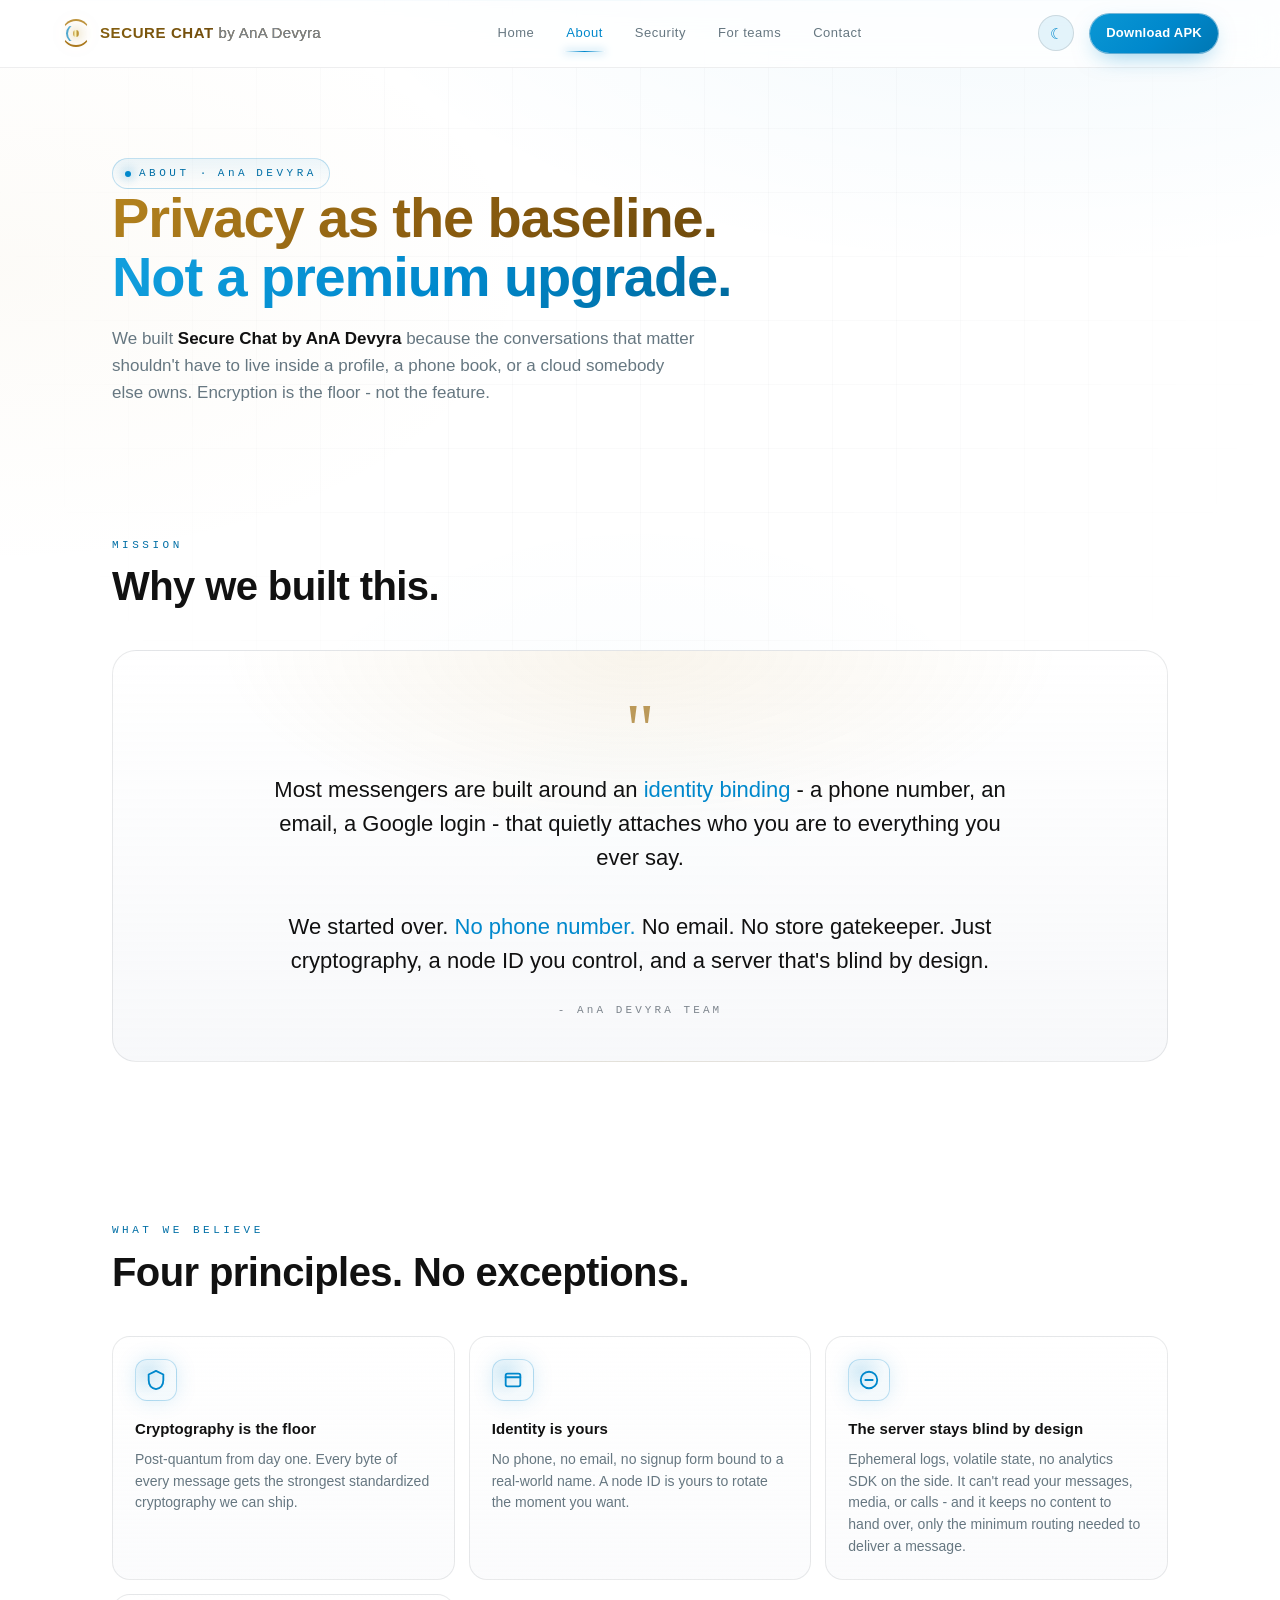
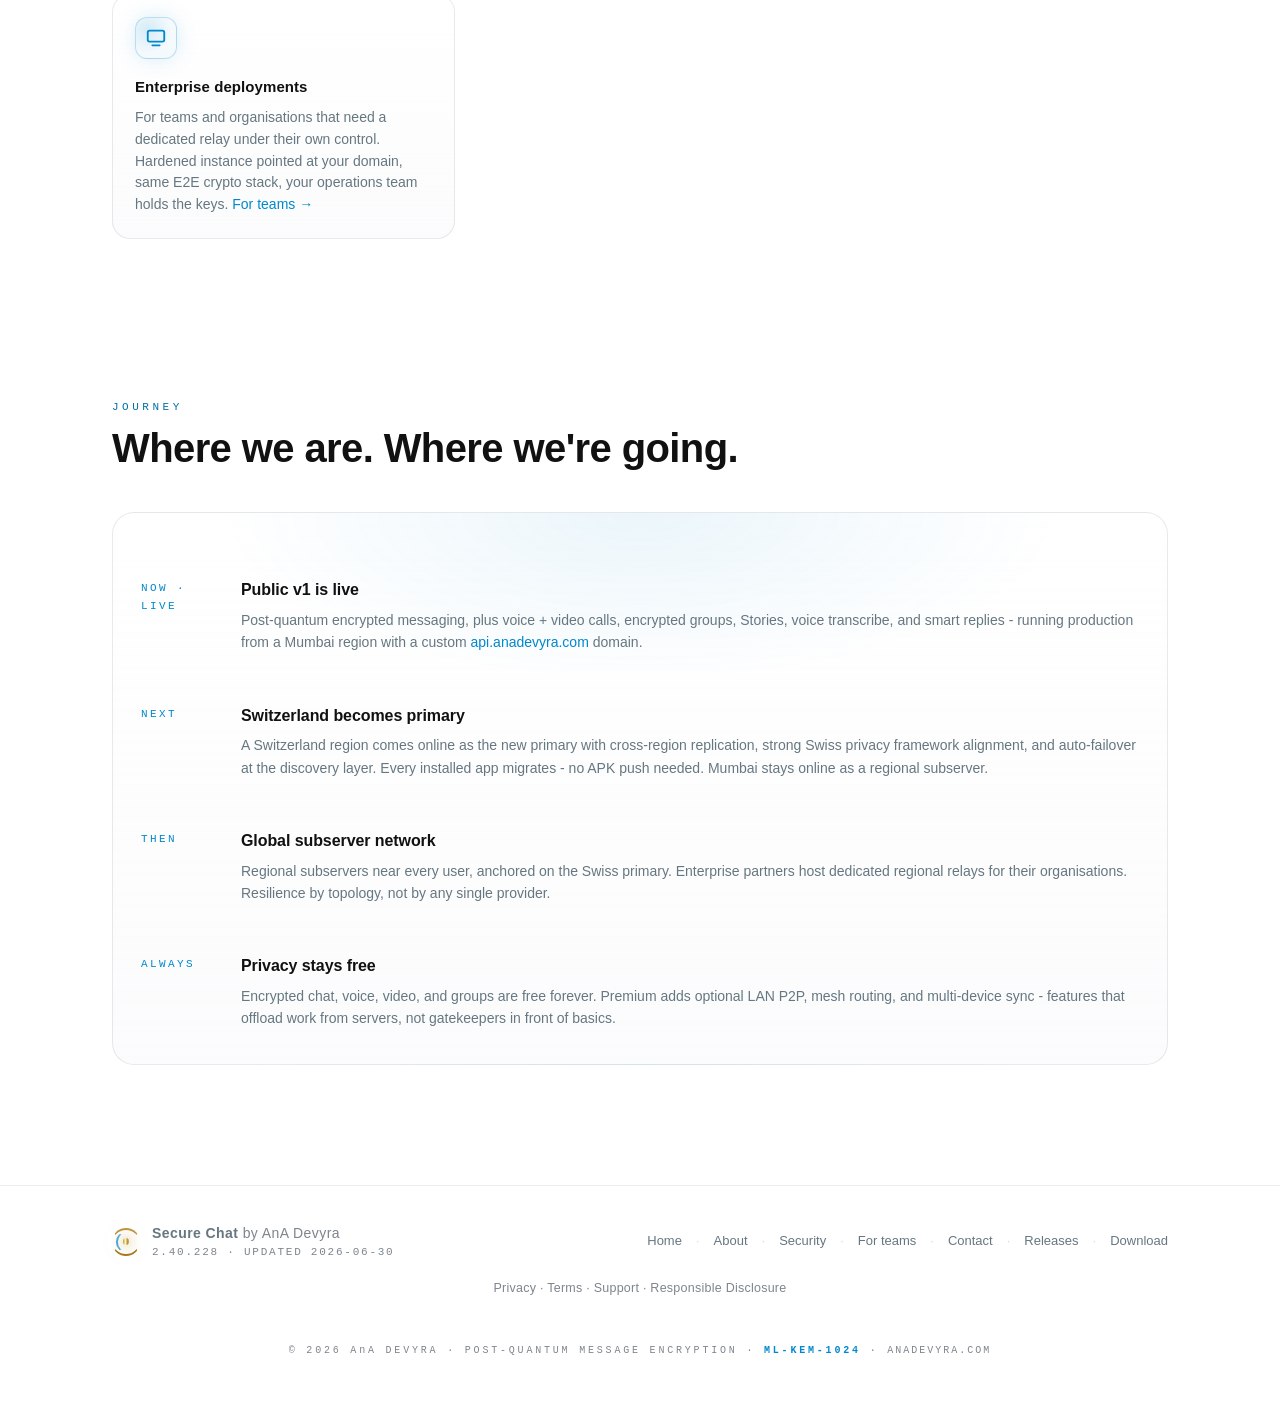
==== commit 44b3802e: "Replace em-dashes with spaced hyphens across site copy" ====
--- a/about/index.html
+++ b/about/index.html
@@ -6,18 +6,18 @@
 <meta name="theme-color" content="#FFFFFF">
 <meta http-equiv="cache-control" content="no-cache, must-revalidate">
 <script>(()=>{try{var t=localStorage.getItem('theme');var dark=(t==='cyber');if(!dark)document.documentElement.setAttribute('data-theme','clarity');var m=document.querySelector('meta[name=theme-color]');if(m)m.setAttribute('content',dark?'#010204':'#FFFFFF');}catch(e){}})();</script>
-<meta name="description" content="About Secure Chat by AnA Devyra — why we built it, what we believe, where we're going.">
-<meta property="og:title" content="About — Secure Chat by AnA Devyra">
+<meta name="description" content="About Secure Chat by AnA Devyra - why we built it, what we believe, where we're going.">
+<meta property="og:title" content="About - Secure Chat by AnA Devyra">
 <meta property="og:description" content="Privacy as the baseline, not a premium upgrade. Built by AnA Devyra, India.">
 <meta property="og:type" content="website">
 <meta property="og:url" content="https://anadevyra.com/about/">
 <meta property="og:image" content="https://anadevyra.com/og-image.png">
 <meta name="twitter:card" content="summary_large_image">
-<meta name="twitter:title" content="About — Secure Chat by AnA Devyra">
+<meta name="twitter:title" content="About - Secure Chat by AnA Devyra">
 <meta name="twitter:description" content="Privacy as the baseline. The story behind Secure Chat.">
 <meta name="twitter:image" content="https://anadevyra.com/og-image.png">
 <link rel="canonical" href="https://anadevyra.com/about/">
-<title>About — Secure Chat by AnA Devyra</title>
+<title>About - Secure Chat by AnA Devyra</title>
 <link rel="icon" type="image/svg+xml" href="data:image/svg+xml;utf8,<svg xmlns='http://www.w3.org/2000/svg' viewBox='0 0 64 64'><circle cx='32' cy='32' r='28' fill='%23010204'/><path d='M32 6 a26 26 0 0 1 0 52' fill='none' stroke='%23BF953F' stroke-width='4' stroke-linecap='round'/><path d='M32 58 a26 26 0 0 1 0 -52' fill='none' stroke='%23AA771C' stroke-width='4' stroke-linecap='round' opacity='.7'/><path d='M14 32 a18 18 0 0 1 18 -18' fill='none' stroke='%2300f2ff' stroke-width='3' stroke-linecap='round'/><path d='M50 32 a14 14 0 0 1 -14 14' fill='none' stroke='white' stroke-width='2.5' stroke-linecap='round'/><circle cx='32' cy='32' r='7' fill='%23FCF6BA'/></svg>">
 <link rel="stylesheet" href="/assets/style.css">
 </head>
@@ -57,7 +57,7 @@
     <p class="lede">
       We built <strong>Secure Chat by <span class="bn">AnA</span> Devyra</strong> because the
       conversations that matter shouldn't have to live inside a profile, a phone book, or a
-      cloud somebody else owns. Encryption is the floor — not the feature.
+      cloud somebody else owns. Encryption is the floor - not the feature.
     </p>
   </div>
 </header>
@@ -72,13 +72,13 @@
     <div class="about-card reveal">
       <div class="quote-mark">"</div>
       <p class="about-body">
-        Most messengers are built around an <em>identity binding</em> — a phone number, an
-        email, a Google login — that quietly attaches who you are to everything you ever say.
+        Most messengers are built around an <em>identity binding</em> - a phone number, an
+        email, a Google login - that quietly attaches who you are to everything you ever say.
         <br><br>
         We started over. <em>No phone number.</em> No email. No store gatekeeper. Just
         cryptography, a node ID you control, and a server that's blind by design.
       </p>
-      <div class="about-sig">— <span class="bn">AnA</span> Devyra Team</div>
+      <div class="about-sig"> - <span class="bn">AnA</span> Devyra Team</div>
     </div>
   </div>
 </section>
@@ -104,7 +104,7 @@
       <div class="feat reveal">
         <div class="feat-icon"><svg viewBox="0 0 24 24" fill="none" stroke="currentColor" stroke-width="2" stroke-linecap="round" stroke-linejoin="round"><circle cx="12" cy="12" r="9"/><path d="M8 12h8"/></svg></div>
         <div class="feat-title">The server stays blind by design</div>
-        <div class="feat-desc">Ephemeral logs, volatile state, no analytics SDK on the side. It can't read your messages, media, or calls — and it keeps no content to hand over, only the minimum routing needed to deliver a message.</div>
+        <div class="feat-desc">Ephemeral logs, volatile state, no analytics SDK on the side. It can't read your messages, media, or calls - and it keeps no content to hand over, only the minimum routing needed to deliver a message.</div>
       </div>
       <div class="feat reveal">
         <div class="feat-icon"><svg viewBox="0 0 24 24" fill="none" stroke="currentColor" stroke-width="2" stroke-linecap="round" stroke-linejoin="round"><rect x="3" y="4" width="18" height="12" rx="2"/><line x1="8" y1="20" x2="16" y2="20"/></svg></div>
@@ -128,14 +128,14 @@
           <div class="timeline-when">Now · live</div>
           <div class="timeline-body">
             <h4>Public v1 is live</h4>
-            <p>Post-quantum encrypted messaging, plus voice + video calls, encrypted groups, Stories, voice transcribe, and smart replies — running production from a Mumbai region with a custom <span style="color:var(--cyan)">api.anadevyra.com</span> domain.</p>
+            <p>Post-quantum encrypted messaging, plus voice + video calls, encrypted groups, Stories, voice transcribe, and smart replies - running production from a Mumbai region with a custom <span style="color:var(--cyan)">api.anadevyra.com</span> domain.</p>
           </div>
         </div>
         <div class="timeline-item">
           <div class="timeline-when">Next</div>
           <div class="timeline-body">
             <h4>Switzerland becomes primary</h4>
-            <p>A Switzerland region comes online as the new primary with cross-region replication, strong Swiss privacy framework alignment, and auto-failover at the discovery layer. Every installed app migrates — no APK push needed. Mumbai stays online as a regional subserver.</p>
+            <p>A Switzerland region comes online as the new primary with cross-region replication, strong Swiss privacy framework alignment, and auto-failover at the discovery layer. Every installed app migrates - no APK push needed. Mumbai stays online as a regional subserver.</p>
           </div>
         </div>
         <div class="timeline-item">
@@ -149,7 +149,7 @@
           <div class="timeline-when">Always</div>
           <div class="timeline-body">
             <h4>Privacy stays free</h4>
-            <p>Encrypted chat, voice, video, and groups are free forever. Premium adds optional LAN P2P, mesh routing, and multi-device sync — features that offload work from servers, not gatekeepers in front of basics.</p>
+            <p>Encrypted chat, voice, video, and groups are free forever. Premium adds optional LAN P2P, mesh routing, and multi-device sync - features that offload work from servers, not gatekeepers in front of basics.</p>
           </div>
         </div>
       </div>
--- a/assets/style.css
+++ b/assets/style.css
@@ -406,7 +406,7 @@
   @keyframes orb-spin{to{transform:rotate(360deg)}}
   @keyframes orb-pulse{0%,100%{transform:scale(1);filter:brightness(1.25)}50%{transform:scale(1.18);filter:brightness(1.7)}}
   @keyframes orb-flow{to{background-position:200% center}}
-  /* hero centerpiece — larger orbital with extra orbital layers */
+  /* hero centerpiece - larger orbital with extra orbital layers */
   .aura-orb.hero-orb{width:160px;height:160px;margin:0 auto 8px}
   .aura-orb.hero-orb .r1{border-width:4px}
   .aura-orb.hero-orb .r3{border-width:3px}
@@ -777,7 +777,7 @@
   .theme-toggle:hover{background:rgba(var(--accent-rgb),.22);transform:scale(1.06)}
   .theme-toggle:active{transform:scale(.96)}
 
-  /* ─── CLARITY (light) theme — mirrors the app's white / blue-accent signature ─── */
+  /* ─── CLARITY (light) theme - mirrors the app's white / blue-accent signature ─── */
   /* app CLARITY (skin.dart): bg #FFFFFF · text #111111 · accent #0088CC · 2nd text #667781 */
   :root[data-theme="clarity"]{
     --surface:rgba(255,255,255,.92);
@@ -880,7 +880,7 @@
     text-shadow:0 0 30px rgba(0,136,204,.16);
   }
 
-  /* brand gold — deepened so it reads on white (drops the pale cream stop) */
+  /* brand gold - deepened so it reads on white (drops the pale cream stop) */
   :root[data-theme="clarity"] .brand-name{
     background:linear-gradient(135deg,#86600F,#6E4A0C 60%,#5E400B);
     -webkit-background-clip:text;background-clip:text;color:transparent;
@@ -900,7 +900,7 @@
   :root[data-theme="clarity"] .posture-col.no li::before,
   :root[data-theme="clarity"] .channel .pending{color:#8A5C0F}
 
-  /* phone mockup is a dark device — keep its interior text light on the dark screen */
+  /* phone mockup is a dark device - keep its interior text light on the dark screen */
   :root[data-theme="clarity"] .phone-name,
   :root[data-theme="clarity"] .bubble.in,
   :root[data-theme="clarity"] .bubble.out{color:#eaf2f6}
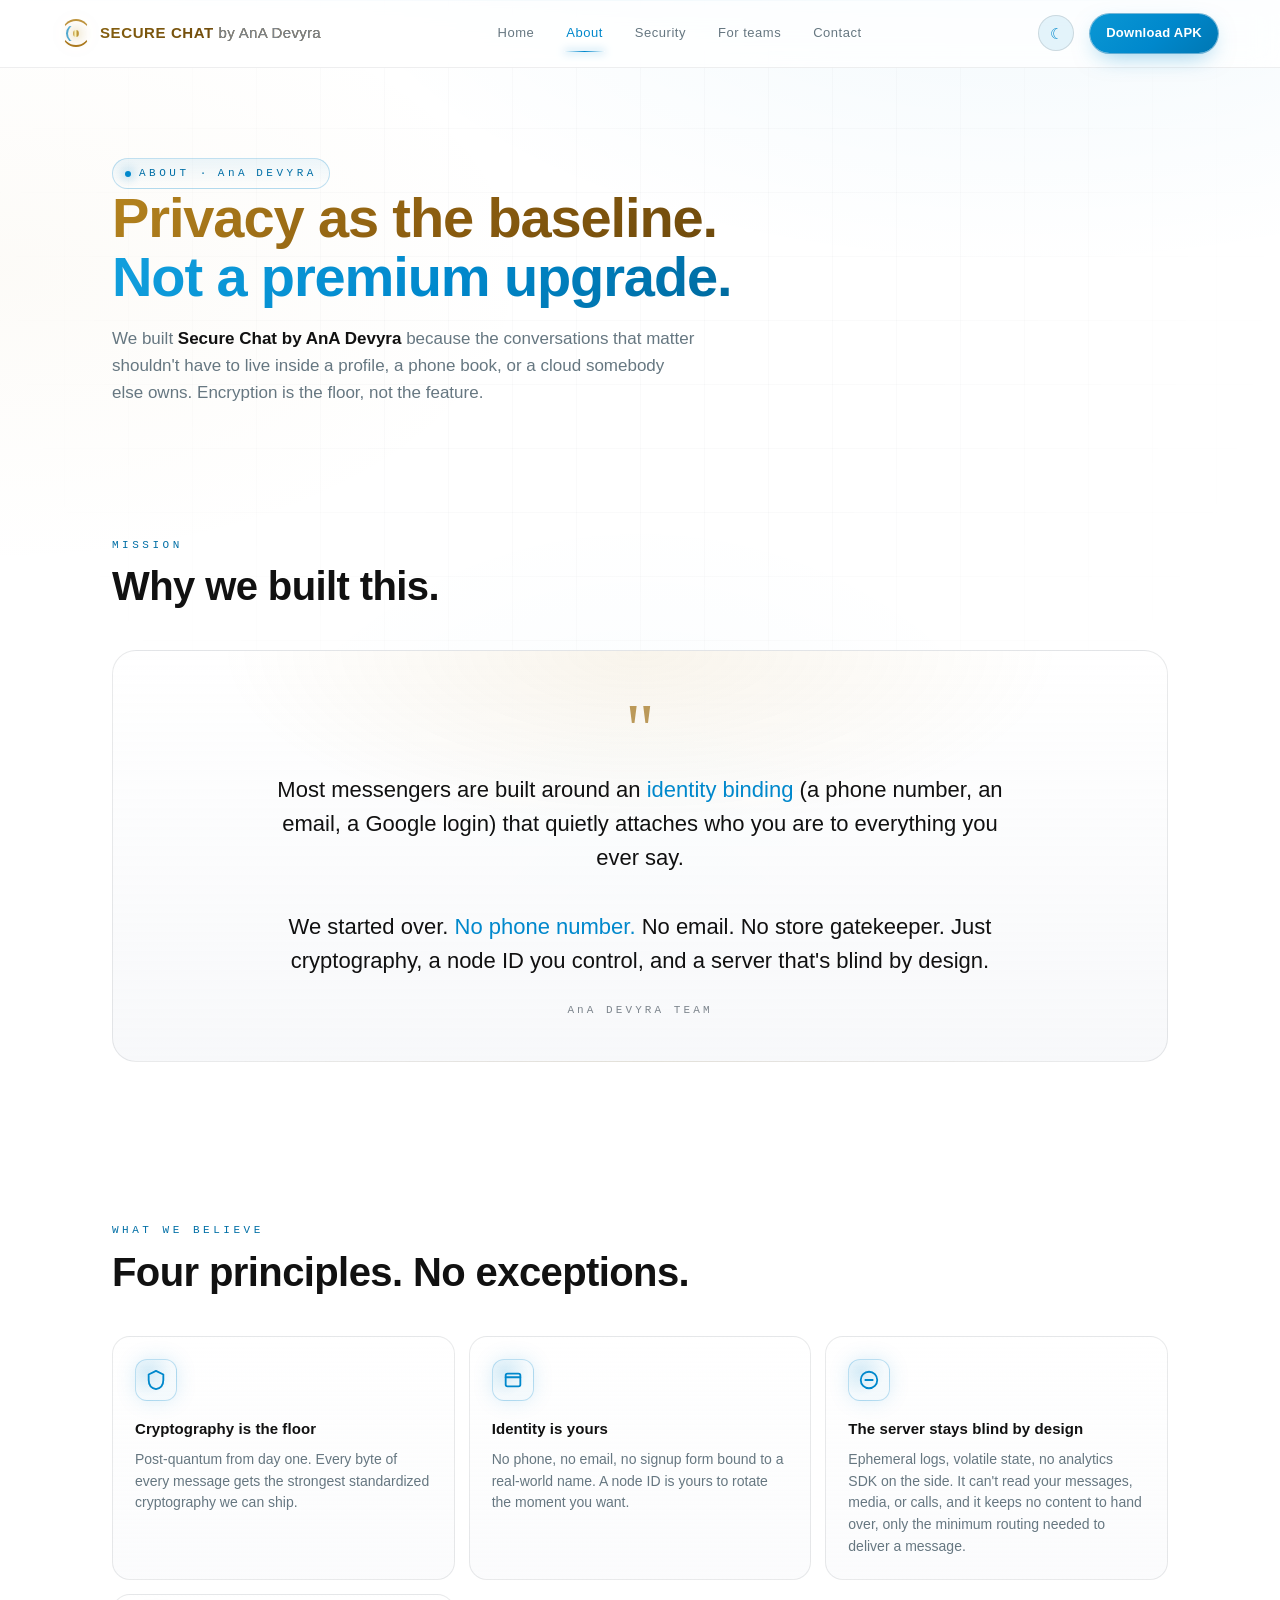
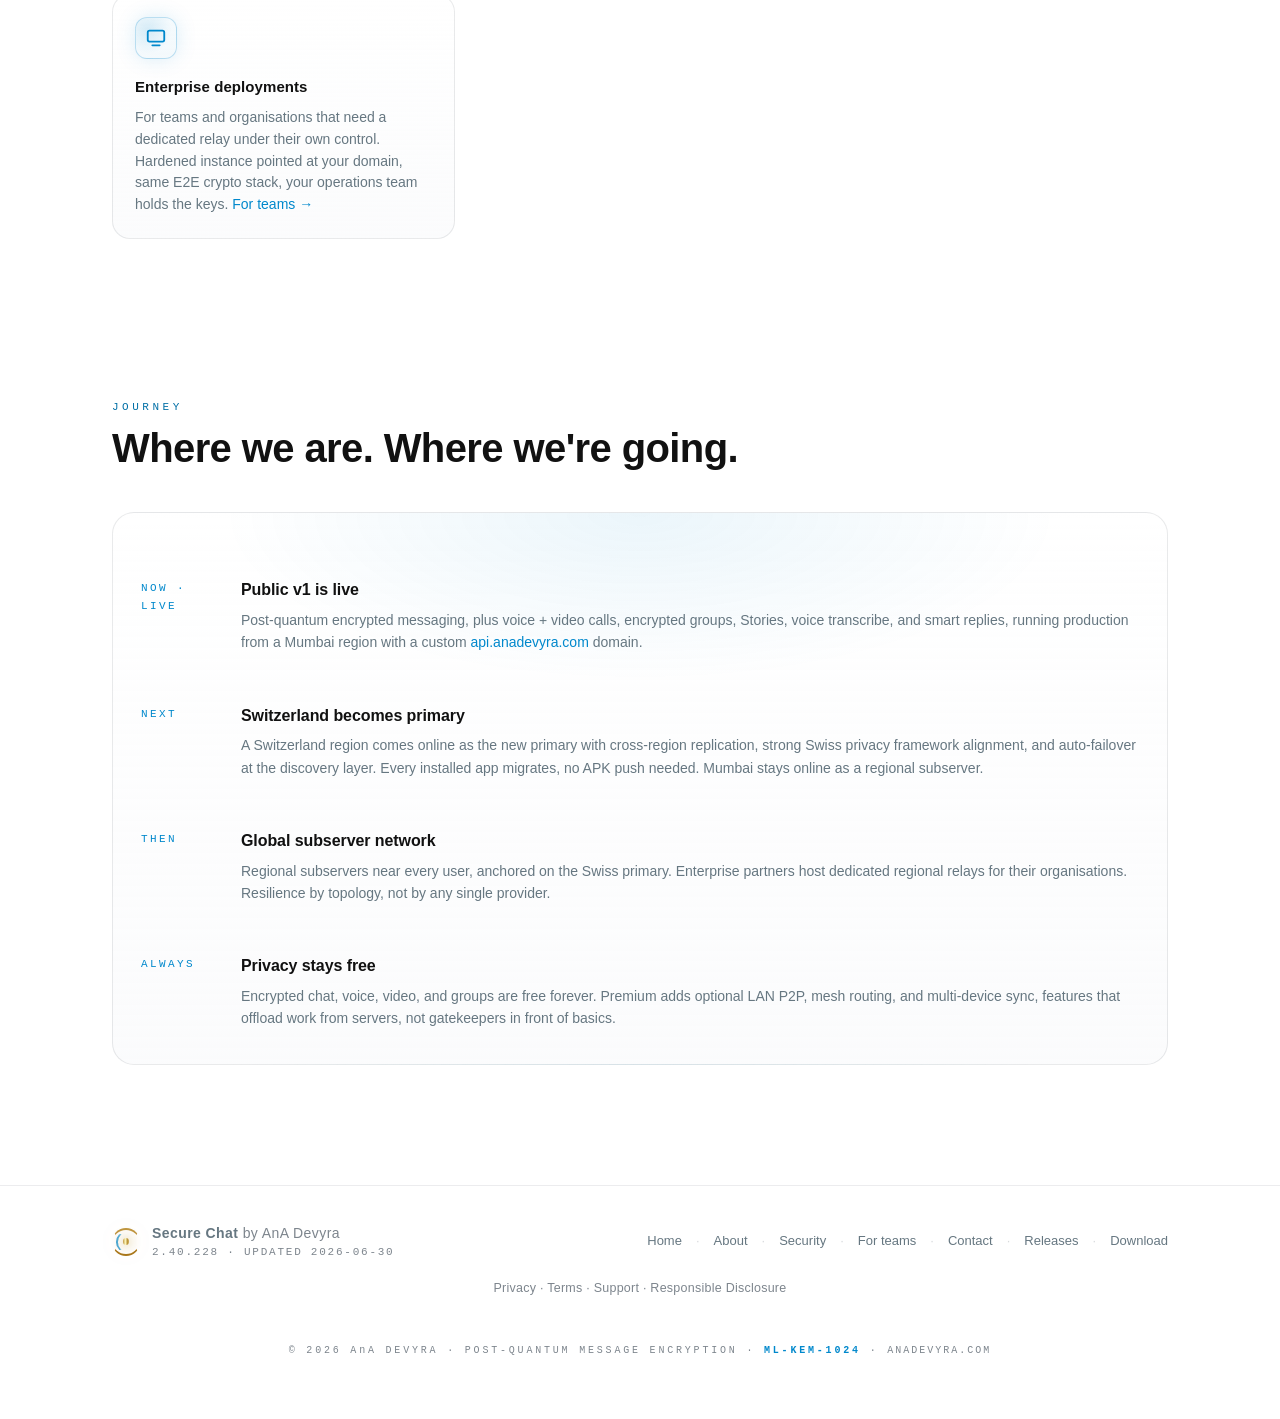
==== commit b44abd6e: "Replace dash separators with natural punctuation site-wide" ====
--- a/about/index.html
+++ b/about/index.html
@@ -6,18 +6,18 @@
 <meta name="theme-color" content="#FFFFFF">
 <meta http-equiv="cache-control" content="no-cache, must-revalidate">
 <script>(()=>{try{var t=localStorage.getItem('theme');var dark=(t==='cyber');if(!dark)document.documentElement.setAttribute('data-theme','clarity');var m=document.querySelector('meta[name=theme-color]');if(m)m.setAttribute('content',dark?'#010204':'#FFFFFF');}catch(e){}})();</script>
-<meta name="description" content="About Secure Chat by AnA Devyra - why we built it, what we believe, where we're going.">
-<meta property="og:title" content="About - Secure Chat by AnA Devyra">
+<meta name="description" content="About Secure Chat by AnA Devyra, why we built it, what we believe, where we're going.">
+<meta property="og:title" content="About | Secure Chat by AnA Devyra">
 <meta property="og:description" content="Privacy as the baseline, not a premium upgrade. Built by AnA Devyra, India.">
 <meta property="og:type" content="website">
 <meta property="og:url" content="https://anadevyra.com/about/">
 <meta property="og:image" content="https://anadevyra.com/og-image.png">
 <meta name="twitter:card" content="summary_large_image">
-<meta name="twitter:title" content="About - Secure Chat by AnA Devyra">
+<meta name="twitter:title" content="About | Secure Chat by AnA Devyra">
 <meta name="twitter:description" content="Privacy as the baseline. The story behind Secure Chat.">
 <meta name="twitter:image" content="https://anadevyra.com/og-image.png">
 <link rel="canonical" href="https://anadevyra.com/about/">
-<title>About - Secure Chat by AnA Devyra</title>
+<title>About | Secure Chat by AnA Devyra</title>
 <link rel="icon" type="image/svg+xml" href="data:image/svg+xml;utf8,<svg xmlns='http://www.w3.org/2000/svg' viewBox='0 0 64 64'><circle cx='32' cy='32' r='28' fill='%23010204'/><path d='M32 6 a26 26 0 0 1 0 52' fill='none' stroke='%23BF953F' stroke-width='4' stroke-linecap='round'/><path d='M32 58 a26 26 0 0 1 0 -52' fill='none' stroke='%23AA771C' stroke-width='4' stroke-linecap='round' opacity='.7'/><path d='M14 32 a18 18 0 0 1 18 -18' fill='none' stroke='%2300f2ff' stroke-width='3' stroke-linecap='round'/><path d='M50 32 a14 14 0 0 1 -14 14' fill='none' stroke='white' stroke-width='2.5' stroke-linecap='round'/><circle cx='32' cy='32' r='7' fill='%23FCF6BA'/></svg>">
 <link rel="stylesheet" href="/assets/style.css">
 </head>
@@ -57,7 +57,7 @@
     <p class="lede">
       We built <strong>Secure Chat by <span class="bn">AnA</span> Devyra</strong> because the
       conversations that matter shouldn't have to live inside a profile, a phone book, or a
-      cloud somebody else owns. Encryption is the floor - not the feature.
+      cloud somebody else owns. Encryption is the floor, not the feature.
     </p>
   </div>
 </header>
@@ -72,13 +72,13 @@
     <div class="about-card reveal">
       <div class="quote-mark">"</div>
       <p class="about-body">
-        Most messengers are built around an <em>identity binding</em> - a phone number, an
-        email, a Google login - that quietly attaches who you are to everything you ever say.
+        Most messengers are built around an <em>identity binding</em> (a phone number, an
+        email, a Google login) that quietly attaches who you are to everything you ever say.
         <br><br>
         We started over. <em>No phone number.</em> No email. No store gatekeeper. Just
         cryptography, a node ID you control, and a server that's blind by design.
       </p>
-      <div class="about-sig"> - <span class="bn">AnA</span> Devyra Team</div>
+      <div class="about-sig"><span class="bn">AnA</span> Devyra Team</div>
     </div>
   </div>
 </section>
@@ -104,7 +104,7 @@
       <div class="feat reveal">
         <div class="feat-icon"><svg viewBox="0 0 24 24" fill="none" stroke="currentColor" stroke-width="2" stroke-linecap="round" stroke-linejoin="round"><circle cx="12" cy="12" r="9"/><path d="M8 12h8"/></svg></div>
         <div class="feat-title">The server stays blind by design</div>
-        <div class="feat-desc">Ephemeral logs, volatile state, no analytics SDK on the side. It can't read your messages, media, or calls - and it keeps no content to hand over, only the minimum routing needed to deliver a message.</div>
+        <div class="feat-desc">Ephemeral logs, volatile state, no analytics SDK on the side. It can't read your messages, media, or calls, and it keeps no content to hand over, only the minimum routing needed to deliver a message.</div>
       </div>
       <div class="feat reveal">
         <div class="feat-icon"><svg viewBox="0 0 24 24" fill="none" stroke="currentColor" stroke-width="2" stroke-linecap="round" stroke-linejoin="round"><rect x="3" y="4" width="18" height="12" rx="2"/><line x1="8" y1="20" x2="16" y2="20"/></svg></div>
@@ -128,14 +128,14 @@
           <div class="timeline-when">Now · live</div>
           <div class="timeline-body">
             <h4>Public v1 is live</h4>
-            <p>Post-quantum encrypted messaging, plus voice + video calls, encrypted groups, Stories, voice transcribe, and smart replies - running production from a Mumbai region with a custom <span style="color:var(--cyan)">api.anadevyra.com</span> domain.</p>
+            <p>Post-quantum encrypted messaging, plus voice + video calls, encrypted groups, Stories, voice transcribe, and smart replies, running production from a Mumbai region with a custom <span style="color:var(--cyan)">api.anadevyra.com</span> domain.</p>
           </div>
         </div>
         <div class="timeline-item">
           <div class="timeline-when">Next</div>
           <div class="timeline-body">
             <h4>Switzerland becomes primary</h4>
-            <p>A Switzerland region comes online as the new primary with cross-region replication, strong Swiss privacy framework alignment, and auto-failover at the discovery layer. Every installed app migrates - no APK push needed. Mumbai stays online as a regional subserver.</p>
+            <p>A Switzerland region comes online as the new primary with cross-region replication, strong Swiss privacy framework alignment, and auto-failover at the discovery layer. Every installed app migrates, no APK push needed. Mumbai stays online as a regional subserver.</p>
           </div>
         </div>
         <div class="timeline-item">
@@ -149,7 +149,7 @@
           <div class="timeline-when">Always</div>
           <div class="timeline-body">
             <h4>Privacy stays free</h4>
-            <p>Encrypted chat, voice, video, and groups are free forever. Premium adds optional LAN P2P, mesh routing, and multi-device sync - features that offload work from servers, not gatekeepers in front of basics.</p>
+            <p>Encrypted chat, voice, video, and groups are free forever. Premium adds optional LAN P2P, mesh routing, and multi-device sync, features that offload work from servers, not gatekeepers in front of basics.</p>
           </div>
         </div>
       </div>
--- a/assets/style.css
+++ b/assets/style.css
@@ -406,7 +406,7 @@
   @keyframes orb-spin{to{transform:rotate(360deg)}}
   @keyframes orb-pulse{0%,100%{transform:scale(1);filter:brightness(1.25)}50%{transform:scale(1.18);filter:brightness(1.7)}}
   @keyframes orb-flow{to{background-position:200% center}}
-  /* hero centerpiece - larger orbital with extra orbital layers */
+  /* hero centerpiece, larger orbital with extra orbital layers */
   .aura-orb.hero-orb{width:160px;height:160px;margin:0 auto 8px}
   .aura-orb.hero-orb .r1{border-width:4px}
   .aura-orb.hero-orb .r3{border-width:3px}
@@ -777,7 +777,7 @@
   .theme-toggle:hover{background:rgba(var(--accent-rgb),.22);transform:scale(1.06)}
   .theme-toggle:active{transform:scale(.96)}
 
-  /* ─── CLARITY (light) theme - mirrors the app's white / blue-accent signature ─── */
+  /* ─── CLARITY (light) theme, mirrors the app's white / blue-accent signature ─── */
   /* app CLARITY (skin.dart): bg #FFFFFF · text #111111 · accent #0088CC · 2nd text #667781 */
   :root[data-theme="clarity"]{
     --surface:rgba(255,255,255,.92);
@@ -880,7 +880,7 @@
     text-shadow:0 0 30px rgba(0,136,204,.16);
   }
 
-  /* brand gold - deepened so it reads on white (drops the pale cream stop) */
+  /* brand gold, deepened so it reads on white (drops the pale cream stop) */
   :root[data-theme="clarity"] .brand-name{
     background:linear-gradient(135deg,#86600F,#6E4A0C 60%,#5E400B);
     -webkit-background-clip:text;background-clip:text;color:transparent;
@@ -900,7 +900,7 @@
   :root[data-theme="clarity"] .posture-col.no li::before,
   :root[data-theme="clarity"] .channel .pending{color:#8A5C0F}
 
-  /* phone mockup is a dark device - keep its interior text light on the dark screen */
+  /* phone mockup is a dark device, keep its interior text light on the dark screen */
   :root[data-theme="clarity"] .phone-name,
   :root[data-theme="clarity"] .bubble.in,
   :root[data-theme="clarity"] .bubble.out{color:#eaf2f6}
